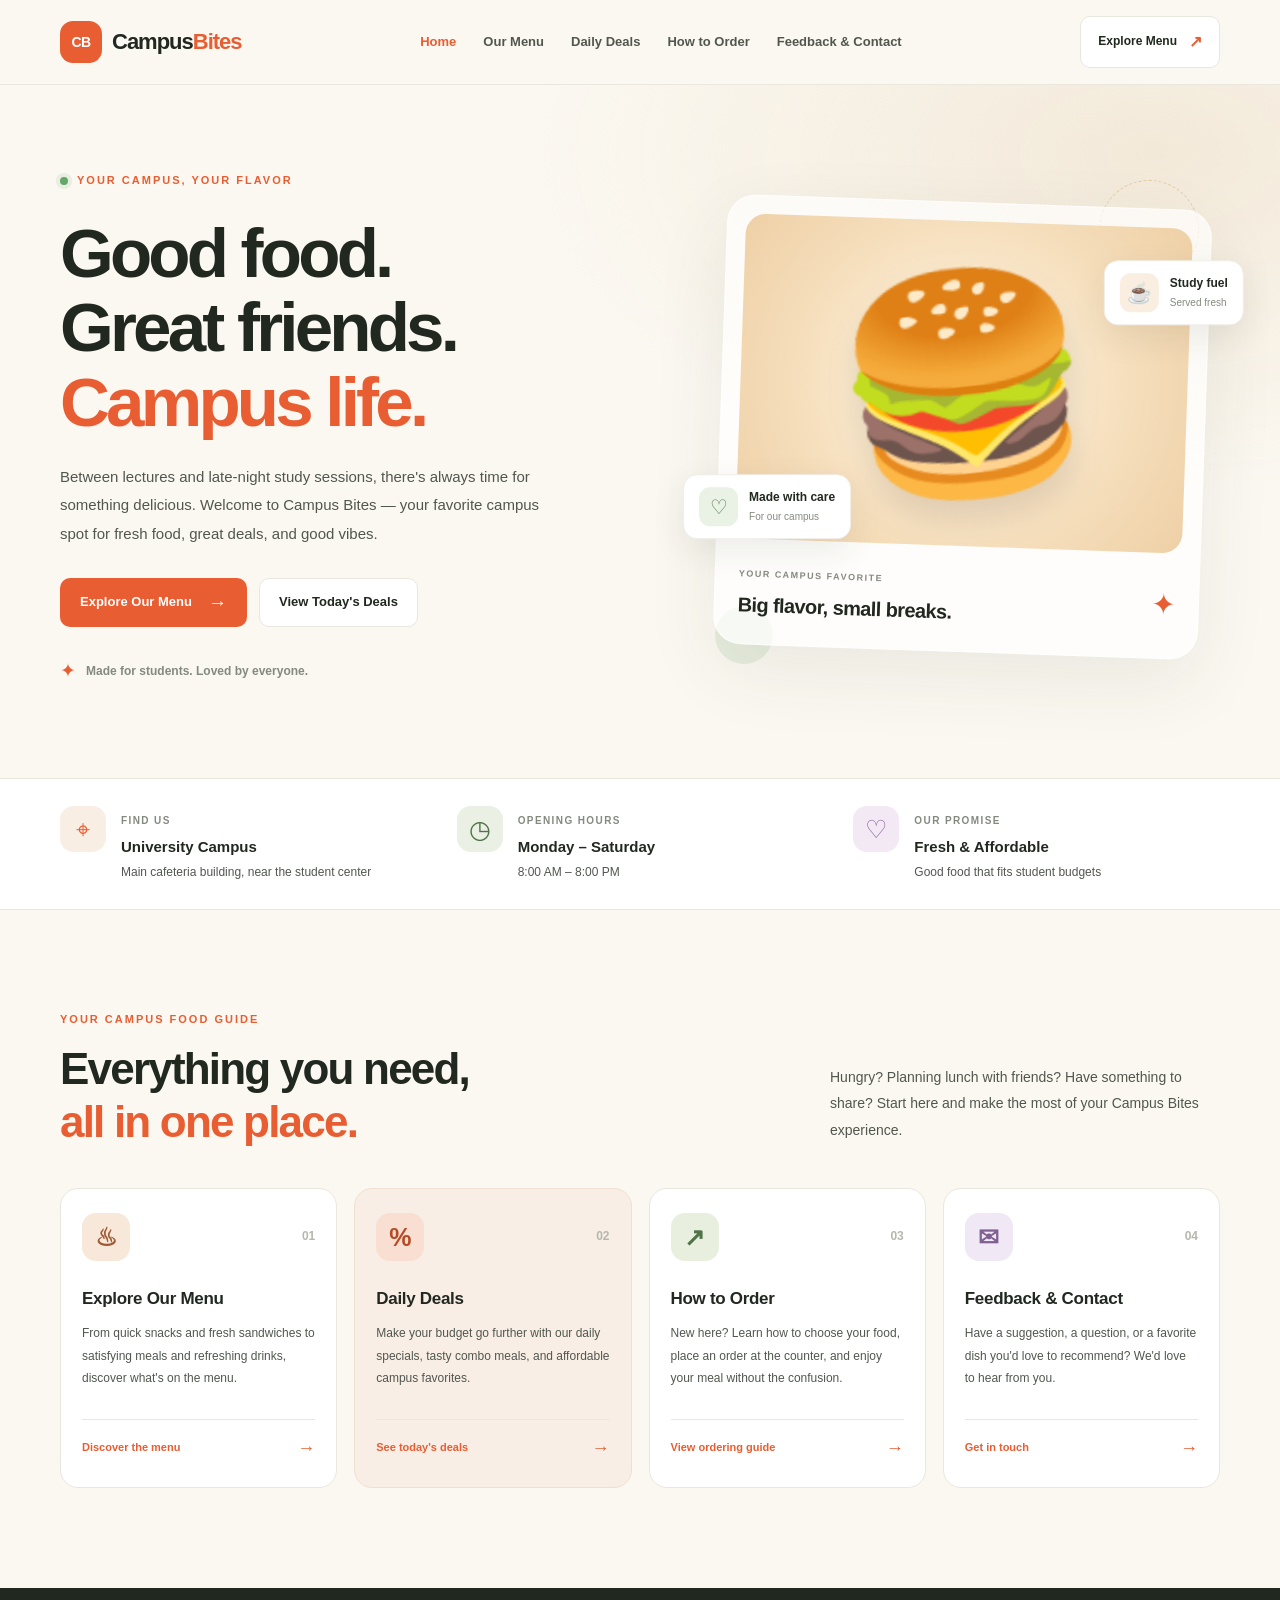
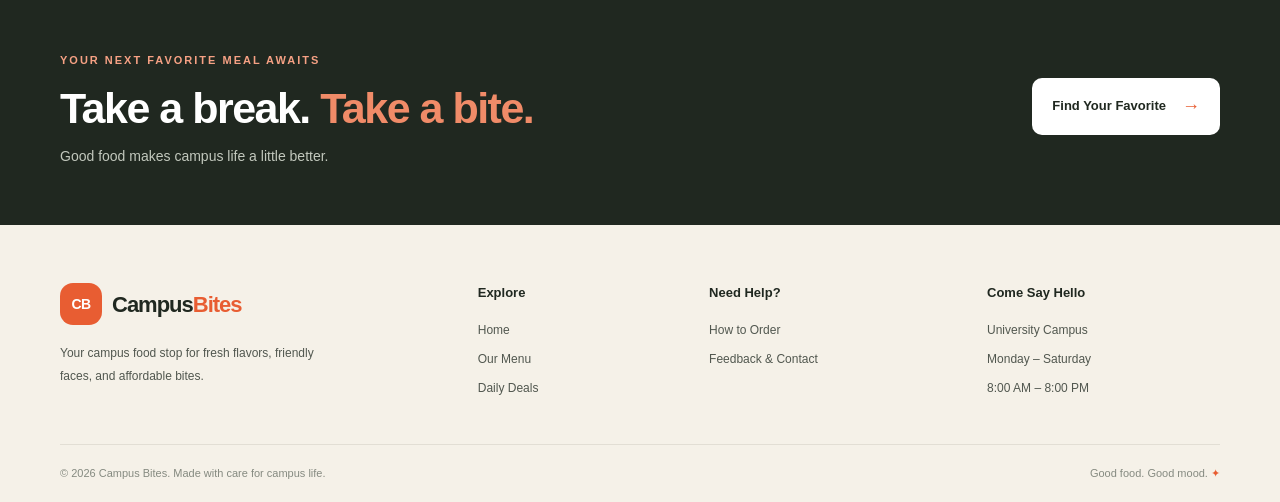
==== src/index.html @ a4e2e886 "Added index.html and css for index page closes #4" ====
<!DOCTYPE html>
<html lang="en">
<head>
    <meta charset="UTF-8">
    <meta name="viewport" content="width=device-width, initial-scale=1.0">
    <meta name="description" content="Welcome to Campus Bites, your favorite university cafeteria. Explore our menu, daily deals, ordering guide, and contact information.">
    <title>Campus Bites | Your Campus, Your Flavor</title>
    <link rel="stylesheet" href="../styles/style.css">
</head>
<body>

    <!-- Header and Navigation -->
    <header class="site-header">
        <div class="container navbar">
            <a href="index.html" class="logo">
                <span class="logo-icon">CB</span>
                <span>Campus<span class="logo-accent">Bites</span></span>
            </a>

            <nav aria-label="Main navigation">
                <ul class="nav-links">
                    <li><a href="index.html" class="active">Home</a></li>
                    <li><a href="menu.html">Our Menu</a></li>
                    <li><a href="deals.html">Daily Deals</a></li>
                    <li><a href="order.html">How to Order</a></li>
                    <li><a href="feedback.html">Feedback & Contact</a></li>
                </ul>
            </nav>

            <a href="menu.html" class="nav-cta">Explore Menu <span>↗</span></a>
        </div>
    </header>

    <main>
        <!-- Hero Section -->
        <section class="hero">
            <div class="container hero-grid">
                <div class="hero-content">
                    <span class="eyebrow">
                        <span class="status-dot"></span>
                        YOUR CAMPUS, YOUR FLAVOR
                    </span>

                    <h1>Good food.<br>
                        Great friends.<br>
                        <span>Campus life.</span>
                    </h1>

                    <p class="hero-description">
                        Between lectures and late-night study sessions,
                        there's always time for something delicious.
                        Welcome to Campus Bites — your favorite campus
                        spot for fresh food, great deals, and good vibes.
                    </p>

                    <div class="hero-actions">
                        <a href="menu.html" class="btn btn-primary">
                            Explore Our Menu <span>→</span>
                        </a>
                        <a href="deals.html" class="btn btn-secondary">
                            View Today's Deals
                        </a>
                    </div>

                    <div class="hero-note">
                        <span class="note-icon">✦</span>
                        <p>Made for students. Loved by everyone.</p>
                    </div>
                </div>

                <div class="hero-visual">
                    <div class="visual-card">
                        <div class="food-illustration" aria-hidden="true">
                            <span class="food-emoji">🍔</span>
                        </div>

                        <div class="visual-caption">
                            <div>
                                <span class="caption-label">YOUR CAMPUS FAVORITE</span>
                                <h2>Big flavor, small breaks.</h2>
                            </div>
                            <span class="caption-star">✦</span>
                        </div>

                        <div class="floating-badge badge-top">
                            <span>☕</span>
                            <div>
                                <strong>Study fuel</strong>
                                <small>Served fresh</small>
                            </div>
                        </div>

                        <div class="floating-badge badge-bottom">
                            <span>♡</span>
                            <div>
                                <strong>Made with care</strong>
                                <small>For our campus</small>
                            </div>
                        </div>
                    </div>

                    <div class="decor decor-one"></div>
                    <div class="decor decor-two"></div>
                </div>
            </div>
        </section>

        <!-- Quick Information -->
        <section class="quick-info">
            <div class="container info-grid">
                <article class="info-item">
                    <div class="info-icon">⌖</div>
                    <div>
                        <span class="info-label">FIND US</span>
                        <h3>University Campus</h3>
                        <p>Main cafeteria building, near the student center</p>
                    </div>
                </article>

                <article class="info-item">
                    <div class="info-icon">◷</div>
                    <div>
                        <span class="info-label">OPENING HOURS</span>
                        <h3>Monday – Saturday</h3>
                        <p>8:00 AM – 8:00 PM</p>
                    </div>
                </article>

                <article class="info-item">
                    <div class="info-icon">♡</div>
                    <div>
                        <span class="info-label">OUR PROMISE</span>
                        <h3>Fresh & Affordable</h3>
                        <p>Good food that fits student budgets</p>
                    </div>
                </article>
            </div>
        </section>

        <!-- Explore Website -->
        <section class="explore-section">
            <div class="container">
                <div class="section-heading">
                    <div>
                        <span class="eyebrow">YOUR CAMPUS FOOD GUIDE</span>
                        <h2>Everything you need,<br>
                            <span>all in one place.</span>
                        </h2>
                    </div>
                    <p>
                        Hungry? Planning lunch with friends? Have something
                        to share? Start here and make the most of your
                        Campus Bites experience.
                    </p>
                </div>

                <div class="feature-grid">
                    <article class="feature-card">
                        <div class="feature-top">
                            <span class="feature-icon menu-icon">♨</span>
                            <span class="feature-number">01</span>
                        </div>
                        <h3>Explore Our Menu</h3>
                        <p>
                            From quick snacks and fresh sandwiches to
                            satisfying meals and refreshing drinks,
                            discover what's on the menu.
                        </p>
                        <a href="menu.html" class="feature-link">
                            Discover the menu <span>→</span>
                        </a>
                    </article>

                    <article class="feature-card highlighted">
                        <div class="feature-top">
                            <span class="feature-icon deals-icon">%</span>
                            <span class="feature-number">02</span>
                        </div>
                        <h3>Daily Deals</h3>
                        <p>
                            Make your budget go further with our daily
                            specials, tasty combo meals, and affordable
                            campus favorites.
                        </p>
                        <a href="deals.html" class="feature-link">
                            See today's deals <span>→</span>
                        </a>
                    </article>

                    <article class="feature-card">
                        <div class="feature-top">
                            <span class="feature-icon order-icon">↗</span>
                            <span class="feature-number">03</span>
                        </div>
                        <h3>How to Order</h3>
                        <p>
                            New here? Learn how to choose your food,
                            place an order at the counter, and enjoy
                            your meal without the confusion.
                        </p>
                        <a href="order.html" class="feature-link">
                            View ordering guide <span>→</span>
                        </a>
                    </article>

                    <article class="feature-card">
                        <div class="feature-top">
                            <span class="feature-icon feedback-icon">✉</span>
                            <span class="feature-number">04</span>
                        </div>
                        <h3>Feedback & Contact</h3>
                        <p>
                            Have a suggestion, a question, or a favorite
                            dish you'd love to recommend? We'd love to
                            hear from you.
                        </p>
                        <a href="feedback.html" class="feature-link">
                            Get in touch <span>→</span>
                        </a>
                    </article>
                </div>
            </div>
        </section>

        <!-- Closing Call to Action -->
        <section class="cta-section">
            <div class="container cta-content">
                <div>
                    <span class="eyebrow">YOUR NEXT FAVORITE MEAL AWAITS</span>
                    <h2>Take a break. <span>Take a bite.</span></h2>
                    <p>Good food makes campus life a little better.</p>
                </div>
                <a href="menu.html" class="btn btn-light">
                    Find Your Favorite <span>→</span>
                </a>
            </div>
        </section>
    </main>

    <!-- Footer -->
    <footer class="site-footer">
        <div class="container footer-main">
            <div class="footer-brand">
                <a href="index.html" class="logo footer-logo">
                    <span class="logo-icon">CB</span>
                    <span>Campus<span class="logo-accent">Bites</span></span>
                </a>
                <p>
                    Your campus food stop for fresh flavors,
                    friendly faces, and affordable bites.
                </p>
            </div>

            <div class="footer-links">
                <h3>Explore</h3>
                <a href="index.html">Home</a>
                <a href="menu.html">Our Menu</a>
                <a href="deals.html">Daily Deals</a>
            </div>

            <div class="footer-links">
                <h3>Need Help?</h3>
                <a href="order.html">How to Order</a>
                <a href="feedback.html">Feedback & Contact</a>
            </div>

            <div class="footer-hours">
                <h3>Come Say Hello</h3>
                <p>University Campus</p>
                <p>Monday – Saturday</p>
                <p>8:00 AM – 8:00 PM</p>
            </div>
        </div>

        <div class="container footer-bottom">
            <p>© 2026 Campus Bites. Made with care for campus life.</p>
            <p>Good food. Good mood. <span>✦</span></p>
        </div>
    </footer>

</body>
</html>
---- styles/style.css ----
/* =========================================
   CAMPUS BITES - SHARED STYLESHEET
   ========================================= */

/* 1. Reset and Global Styles */

:root {
    --primary: #e85d32;
    --primary-dark: #c94620;
    --dark: #202820;
    --text: #51574f;
    --muted: #858a80;
    --cream: #fbf8f1;
    --white: #ffffff;
    --green: #e8eee0;
    --border: #e9e7de;
    --radius: 18px;
    --container: 1160px;
}

* {
    margin: 0;
    padding: 0;
    box-sizing: border-box;
}

html {
    scroll-behavior: smooth;
}

body {
    font-family: "Segoe UI", Arial, sans-serif;
    background: var(--cream);
    color: var(--dark);
    line-height: 1.6;
    -webkit-font-smoothing: antialiased;
}

a {
    color: inherit;
    text-decoration: none;
}

ul {
    list-style: none;
}

button,
a {
    -webkit-tap-highlight-color: transparent;
}

a:focus-visible {
    outline: 3px solid var(--primary);
    outline-offset: 4px;
}

.container {
    width: min(var(--container), calc(100% - 48px));
    margin-inline: auto;
}

.logo {
    display: inline-flex;
    align-items: center;
    gap: 10px;
    font-size: 22px;
    font-weight: 800;
    letter-spacing: -1px;
    white-space: nowrap;
}

.logo-icon {
    display: grid;
    place-items: center;
    width: 42px;
    height: 42px;
    background: var(--primary);
    color: var(--white);
    border-radius: 13px;
    font-size: 14px;
    letter-spacing: -0.5px;
}

.logo-accent {
    color: var(--primary);
}

.eyebrow {
    display: inline-flex;
    align-items: center;
    gap: 9px;
    color: var(--primary);
    font-size: 11px;
    font-weight: 800;
    letter-spacing: 2px;
}

.status-dot {
    width: 8px;
    height: 8px;
    background: #65a66b;
    border-radius: 50%;
    box-shadow: 0 0 0 4px #65a66b20;
}

/* 2. Header and Navigation */

.site-header {
    position: relative;
    z-index: 5;
    background: var(--cream);
    border-bottom: 1px solid var(--border);
}

.navbar {
    min-height: 84px;
    display: flex;
    align-items: center;
    justify-content: space-between;
    gap: 24px;
}

.nav-links {
    display: flex;
    align-items: center;
    justify-content: center;
    gap: 27px;
}

.nav-links a {
    display: inline-block;
    padding: 10px 0;
    color: var(--text);
    font-size: 13px;
    font-weight: 600;
    transition: color 0.2s ease;
}

.nav-links a:hover,
.nav-links a.active {
    color: var(--primary);
}

.nav-cta {
    display: inline-flex;
    align-items: center;
    gap: 12px;
    padding: 12px 17px;
    border: 1px solid var(--border);
    border-radius: 10px;
    background: var(--white);
    font-size: 12px;
    font-weight: 700;
    white-space: nowrap;
    transition: 0.2s ease;
}

.nav-cta span {
    color: var(--primary);
    font-size: 16px;
}

.nav-cta:hover {
    border-color: var(--primary);
    transform: translateY(-2px);
}

/* 3. Hero Section */

.hero {
    overflow: hidden;
    padding: 82px 0 92px;
    background:
        radial-gradient(ellipse at 90% 10%, #f3e9d9 0, transparent 38%),
        var(--cream);
}

.hero-grid {
    display: grid;
    grid-template-columns: 1.05fr 0.95fr;
    align-items: center;
    gap: 75px;
}

.hero-content h1 {
    margin-top: 23px;
    font-size: clamp(48px, 5.4vw, 72px);
    font-weight: 850;
    line-height: 1.08;
    letter-spacing: -3.8px;
}

.hero-content h1 span {
    color: var(--primary);
}

.hero-description {
    max-width: 480px;
    margin-top: 23px;
    color: var(--text);
    font-size: 15px;
    line-height: 1.9;
}

.hero-actions {
    display: flex;
    flex-wrap: wrap;
    gap: 12px;
    margin-top: 30px;
}

.btn {
    min-height: 49px;
    display: inline-flex;
    align-items: center;
    justify-content: center;
    gap: 16px;
    padding: 13px 19px;
    border: 1px solid transparent;
    border-radius: 10px;
    font-size: 13px;
    font-weight: 700;
    transition:
        background 0.2s ease,
        color 0.2s ease,
        transform 0.2s ease;
}

.btn:hover {
    transform: translateY(-3px);
}

.btn-primary {
    color: var(--white);
    background: var(--primary);
}

.btn-primary:hover {
    background: var(--primary-dark);
}

.btn-primary span {
    font-size: 19px;
    line-height: 1;
}

.btn-secondary {
    color: var(--dark);
    border-color: var(--border);
    background: var(--white);
}

.btn-secondary:hover {
    border-color: var(--primary);
    color: var(--primary);
}

.hero-note {
    display: flex;
    align-items: center;
    gap: 10px;
    margin-top: 29px;
}

.note-icon {
    color: var(--primary);
    font-size: 19px;
}

.hero-note p {
    color: var(--muted);
    font-size: 12px;
    font-weight: 600;
}

/* 4. Hero Food Visual */

.hero-visual {
    position: relative;
    min-width: 0;
    padding: 22px 15px;
}

.visual-card {
    position: relative;
    z-index: 1;
    overflow: visible;
    padding: 18px;
    border: 1px solid #ffffffb0;
    border-radius: 28px;
    background: #ffffffad;
    box-shadow: 0 25px 75px #343a2415;
    transform: rotate(2deg);
}

.food-illustration {
    min-height: 325px;
    display: grid;
    place-items: center;
    overflow: hidden;
    border-radius: 20px;
    background:
        radial-gradient(circle at 50% 50%, #fff8e8 0, #f6dfbd 58%, #eed0a6 100%);
}

.food-emoji {
    display: block;
    font-size: clamp(140px, 17vw, 210px);
    line-height: 1.2;
    filter: drop-shadow(0 20px 15px #543b3025);
    transform: rotate(-8deg);
    transition: transform 0.3s ease;
}

.visual-card:hover .food-emoji {
    transform: rotate(0deg) scale(1.06);
}

.visual-caption {
    display: flex;
    align-items: center;
    justify-content: space-between;
    gap: 12px;
    padding: 20px 5px 5px;
}

.caption-label {
    color: var(--muted);
    font-size: 9px;
    font-weight: 800;
    letter-spacing: 1.5px;
}

.visual-caption h2 {
    margin-top: 4px;
    font-size: 20px;
    letter-spacing: -0.6px;
}

.caption-star {
    color: var(--primary);
    font-size: 29px;
}

.floating-badge {
    position: absolute;
    z-index: 2;
    display: flex;
    align-items: center;
    gap: 11px;
    padding: 12px 15px;
    border: 1px solid #f0eee7;
    border-radius: 14px;
    background: var(--white);
    box-shadow: 0 12px 35px #282c2415;
    transform: rotate(-2deg);
}

.floating-badge > span {
    display: grid;
    place-items: center;
    width: 39px;
    height: 39px;
    border-radius: 11px;
    background: #f9eee0;
    font-size: 20px;
}

.floating-badge strong,
.floating-badge small {
    display: block;
}

.floating-badge strong {
    font-size: 12px;
}

.floating-badge small {
    margin-top: 2px;
    color: var(--muted);
    font-size: 10px;
}

.badge-top {
    top: 50px;
    right: -35px;
}

.badge-bottom {
    bottom: 105px;
    left: -35px;
}

.badge-bottom > span {
    background: #eaf1e5;
    color: #537e4d;
}

.decor {
    position: absolute;
    border-radius: 50%;
}

.decor-one {
    top: 0;
    right: 4%;
    width: 100px;
    height: 100px;
    border: 1px dashed #e3c9a5;
}

.decor-two {
    bottom: 2%;
    left: 2%;
    width: 58px;
    height: 58px;
    background: #e7eddd;
}

/* 5. Quick Information Strip */

.quick-info {
    padding: 27px 0;
    border-top: 1px solid var(--border);
    border-bottom: 1px solid var(--border);
    background: var(--white);
}

.info-grid {
    display: grid;
    grid-template-columns: repeat(3, 1fr);
    gap: 30px;
}

.info-item {
    display: flex;
    align-items: flex-start;
    gap: 15px;
}

.info-icon {
    flex-shrink: 0;
    display: grid;
    place-items: center;
    width: 46px;
    height: 46px;
    border-radius: 14px;
    background: #f9eee4;
    color: var(--primary);
    font-size: 25px;
}

.info-item:nth-child(2) .info-icon {
    background: #eaf0e4;
    color: #507348;
}

.info-item:nth-child(3) .info-icon {
    background: #f2e9f5;
    color: #9166a0;
}

.info-label {
    color: var(--muted);
    font-size: 10px;
    font-weight: 800;
    letter-spacing: 1.4px;
}

.info-item h3 {
    margin-top: 3px;
    font-size: 15px;
    font-weight: 750;
}

.info-item p {
    margin-top: 3px;
    color: var(--text);
    font-size: 12px;
    line-height: 1.7;
}

/* 6. Explore Cards Section */

.explore-section {
    padding: 95px 0 100px;
}

.section-heading {
    display: flex;
    align-items: flex-end;
    justify-content: space-between;
    gap: 40px;
    margin-bottom: 39px;
}

.section-heading h2 {
    margin-top: 12px;
    font-size: clamp(33px, 4vw, 44px);
    font-weight: 800;
    line-height: 1.2;
    letter-spacing: -1.8px;
}

.section-heading h2 span {
    color: var(--primary);
}

.section-heading > p {
    max-width: 390px;
    padding-bottom: 5px;
    color: var(--text);
    font-size: 14px;
    line-height: 1.9;
}

.feature-grid {
    display: grid;
    grid-template-columns: repeat(4, minmax(0, 1fr));
    gap: 17px;
}

.feature-card {
    display: flex;
    flex-direction: column;
    min-height: 300px;
    padding: 24px 21px;
    border: 1px solid var(--border);
    border-radius: var(--radius);
    background: var(--white);
    transition:
        transform 0.25s ease,
        box-shadow 0.25s ease,
        border-color 0.25s ease;
}

.feature-card:hover {
    transform: translateY(-6px);
    border-color: #edc3b3;
    box-shadow: 0 18px 35px #292c2110;
}

.feature-card.highlighted {
    background: #f8eee5;
    border-color: #f1dfd1;
}

.feature-top {
    display: flex;
    align-items: center;
    justify-content: space-between;
    margin-bottom: 24px;
}

.feature-icon {
    display: grid;
    place-items: center;
    width: 48px;
    height: 48px;
    border-radius: 14px;
    font-size: 25px;
    font-weight: 700;
}

.menu-icon {
    color: #a25a36;
    background: #f7e8d9;
}

.deals-icon {
    color: #b74a25;
    background: #f9dfd1;
}

.order-icon {
    color: #507348;
    background: #e8efdf;
}

.feedback-icon {
    color: #806092;
    background: #f0e8f4;
}

.feature-number {
    color: #b6b7ae;
    font-size: 12px;
    font-weight: 700;
}

.feature-card h3 {
    margin-bottom: 10px;
    font-size: 17px;
    font-weight: 800;
    letter-spacing: -0.3px;
}

.feature-card > p {
    margin-bottom: 24px;
    color: var(--text);
    font-size: 12px;
    line-height: 1.9;
}

.feature-link {
    display: inline-flex;
    align-items: center;
    justify-content: space-between;
    gap: 8px;
    margin-top: auto;
    padding-top: 14px;
    border-top: 1px solid var(--border);
    color: var(--primary);
    font-size: 11px;
    font-weight: 800;
}

.feature-link span {
    font-size: 18px;
    transition: transform 0.2s ease;
}

.feature-link:hover span {
    transform: translateX(4px);
}

/* 7. Bottom Call to Action */

.cta-section {
    padding: 58px 0;
    background: var(--dark);
    color: var(--white);
}

.cta-content {
    display: flex;
    align-items: center;
    justify-content: space-between;
    gap: 35px;
}

.cta-section .eyebrow {
    color: #f6a184;
}

.cta-section h2 {
    margin-top: 12px;
    font-size: clamp(30px, 4vw, 43px);
    line-height: 1.2;
    letter-spacing: -1.5px;
}

.cta-section h2 span {
    color: #f08b68;
}

.cta-section p {
    margin-top: 10px;
    color: #c2c8bd;
    font-size: 14px;
}

.btn-light {
    flex-shrink: 0;
    background: var(--white);
    color: var(--dark);
}

.btn-light:hover {
    background: #f8dfd3;
}

.btn-light span {
    color: var(--primary);
    font-size: 18px;
}

/* 8. Footer */

.site-footer {
    background: #f5f1e8;
}

.footer-main {
    display: grid;
    grid-template-columns: 1.6fr 0.8fr 1fr 1fr;
    gap: 45px;
    padding-top: 58px;
    padding-bottom: 45px;
}

.footer-brand > p {
    max-width: 260px;
    margin-top: 17px;
    color: var(--text);
    font-size: 12px;
    line-height: 1.9;
}

.footer-links,
.footer-hours {
    display: flex;
    flex-direction: column;
    align-items: flex-start;
    gap: 10px;
}

.footer-links h3,
.footer-hours h3 {
    margin-bottom: 7px;
    font-size: 13px;
    font-weight: 800;
}

.footer-links a,
.footer-hours p {
    color: var(--text);
    font-size: 12px;
    transition: color 0.2s ease;
}

.footer-links a:hover {
    color: var(--primary);
}

.footer-bottom {
    display: flex;
    align-items: center;
    justify-content: space-between;
    gap: 20px;
    padding-top: 20px;
    padding-bottom: 20px;
    border-top: 1px solid #e2ded4;
}

.footer-bottom p {
    color: var(--muted);
    font-size: 11px;
}

.footer-bottom p span {
    color: var(--primary);
}

/* 9. Responsive Design */

@media (max-width: 1100px) {
    .navbar {
        flex-wrap: wrap;
        padding-top: 15px;
        padding-bottom: 15px;
    }

    .nav-links {
        gap: 17px;
    }

    .nav-links a {
        font-size: 12px;
    }

    .hero-grid {
        gap: 40px;
    }

    .feature-grid {
        grid-template-columns: repeat(2, minmax(0, 1fr));
    }

    .feature-card {
        min-height: 270px;
    }
}

@media (max-width: 760px) {
    .container {
        width: min(100% - 32px, var(--container));
    }

    .navbar {
        justify-content: space-between;
        gap: 15px;
    }

    .navbar nav {
        order: 3;
        width: 100%;
        overflow-x: auto;
        scrollbar-width: thin;
    }

    .nav-links {
        justify-content: flex-start;
        gap: 22px;
        width: max-content;
    }

    .nav-links a {
        white-space: nowrap;
    }

    .nav-cta {
        padding: 10px 12px;
        font-size: 11px;
    }

    .hero {
        padding: 55px 0 65px;
    }

    .hero-grid {
        grid-template-columns: 1fr;
        gap: 38px;
    }

    .hero-content h1 {
        font-size: clamp(47px, 10vw, 65px);
        letter-spacing: -2.8px;
    }

    .hero-description {
        font-size: 14px;
    }

    .hero-visual {
        width: min(100%, 480px);
        margin-inline: auto;
    }

    .food-illustration {
        min-height: 270px;
    }

    .food-emoji {
        font-size: 165px;
    }

    .badge-top {
        right: -8px;
    }

    .badge-bottom {
        left: -8px;
    }

    .info-grid {
        grid-template-columns: 1fr;
        gap: 25px;
    }

    .explore-section {
        padding: 65px 0;
    }

    .section-heading {
        align-items: flex-start;
        flex-direction: column;
        gap: 15px;
    }

    .section-heading > p {
        max-width: 520px;
    }

    .cta-content {
        align-items: flex-start;
        flex-direction: column;
    }

    .footer-main {
        grid-template-columns: repeat(2, minmax(0, 1fr));
        gap: 35px 25px;
    }
}

@media (max-width: 460px) {
    .logo {
        gap: 7px;
        font-size: 19px;
    }

    .logo-icon {
        width: 36px;
        height: 36px;
        border-radius: 10px;
    }

    .nav-cta {
        gap: 6px;
        padding: 9px;
    }

    .hero-content h1 {
        font-size: 46px;
    }

    .hero-actions {
        align-items: stretch;
        flex-direction: column;
    }

    .btn {
        width: 100%;
    }

    .hero-visual {
        padding: 20px 6px;
    }

    .food-illustration {
        min-height: 225px;
    }

    .food-emoji {
        font-size: 135px;
    }

    .visual-caption h2 {
        font-size: 17px;
    }

    .floating-badge {
        gap: 8px;
        padding: 9px 10px;
    }

    .floating-badge > span {
        width: 32px;
        height: 32px;
        font-size: 17px;
    }

    .badge-top {
        top: 38px;
        right: -2px;
    }

    .badge-bottom {
        bottom: 94px;
        left: -2px;
    }

    .feature-grid {
        grid-template-columns: 1fr;
    }

    .feature-card {
        min-height: 255px;
        padding: 23px;
    }

    .footer-main {
        grid-template-columns: 1fr;
        gap: 30px;
    }

    .footer-bottom {
        align-items: flex-start;
        flex-direction: column;
        gap: 8px;
    }
}

/* 10. Reduced Motion Accessibility */

@media (prefers-reduced-motion: reduce) {
    *,
    *::before,
    *::after {
        scroll-behavior: auto !important;
        animation-duration: 0.01ms !important;
        animation-iteration-count: 1 !important;
        transition-duration: 0.01ms !important;
    }
}
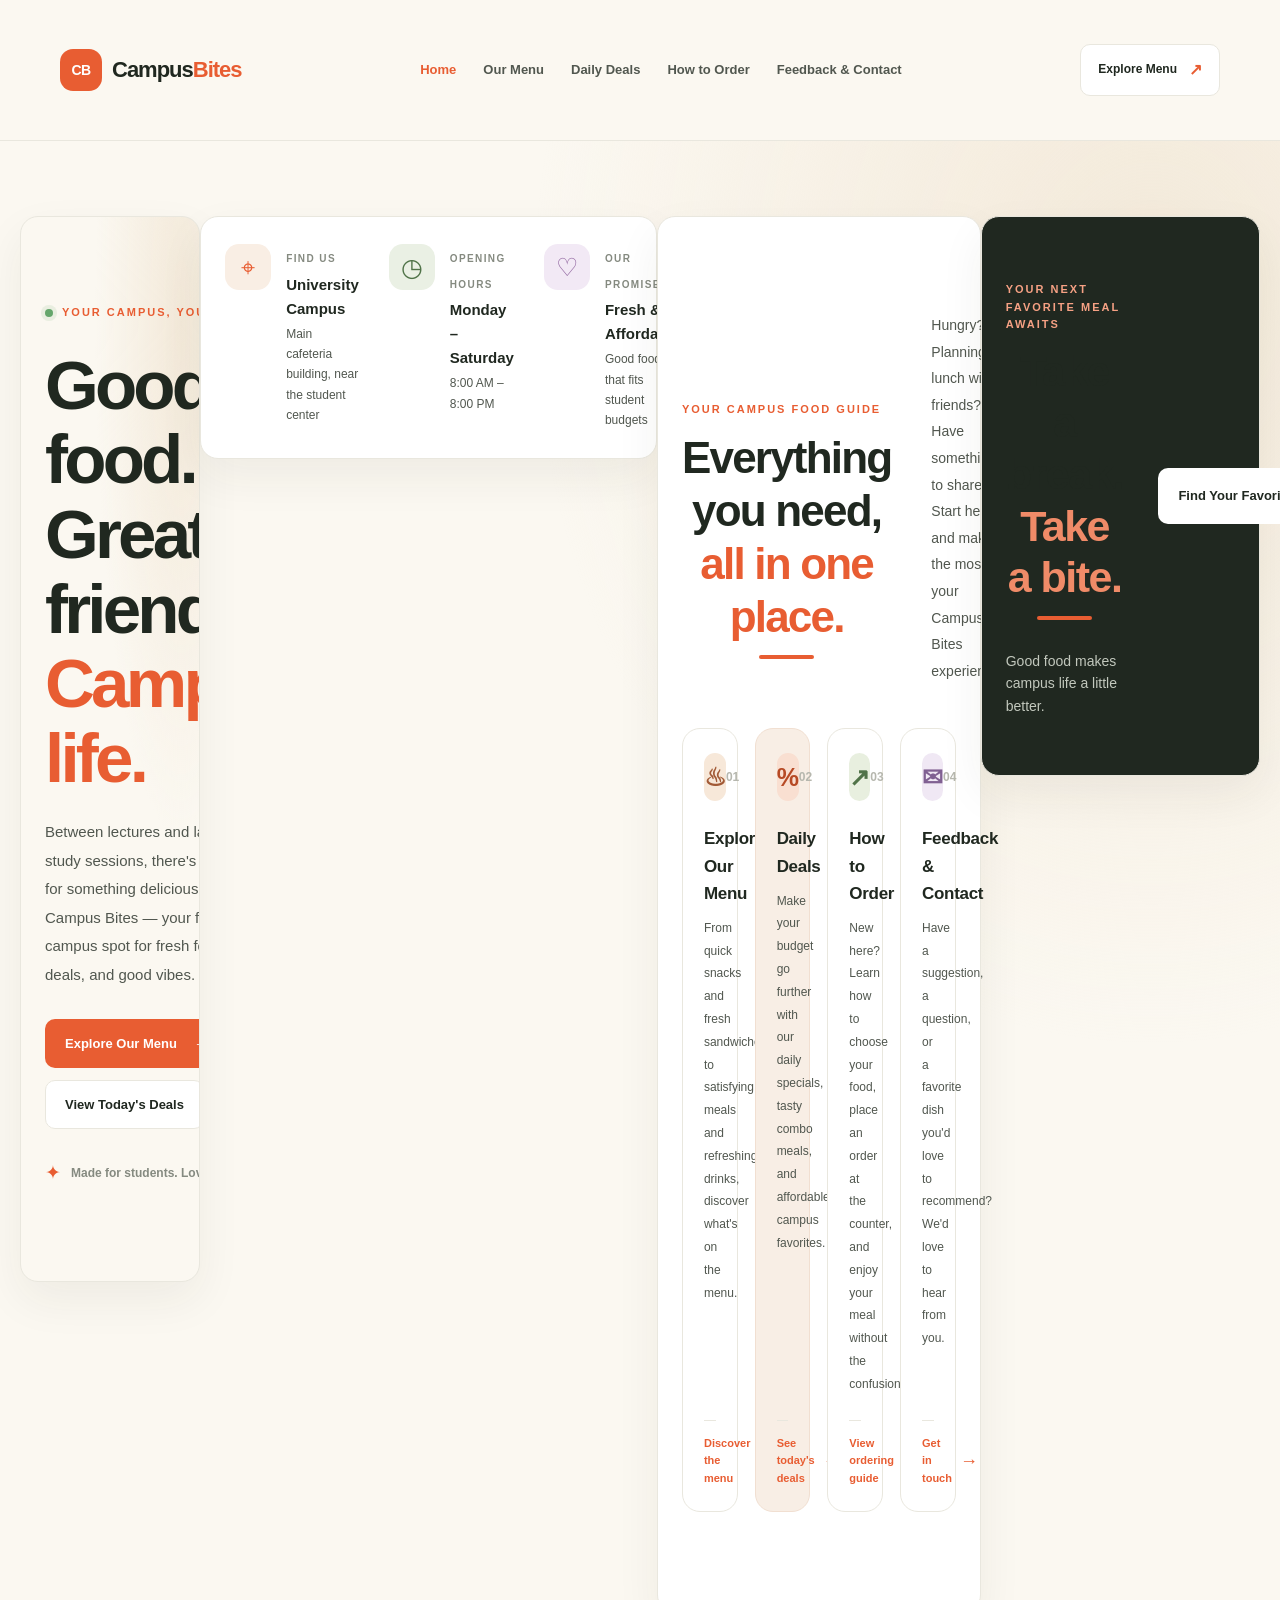
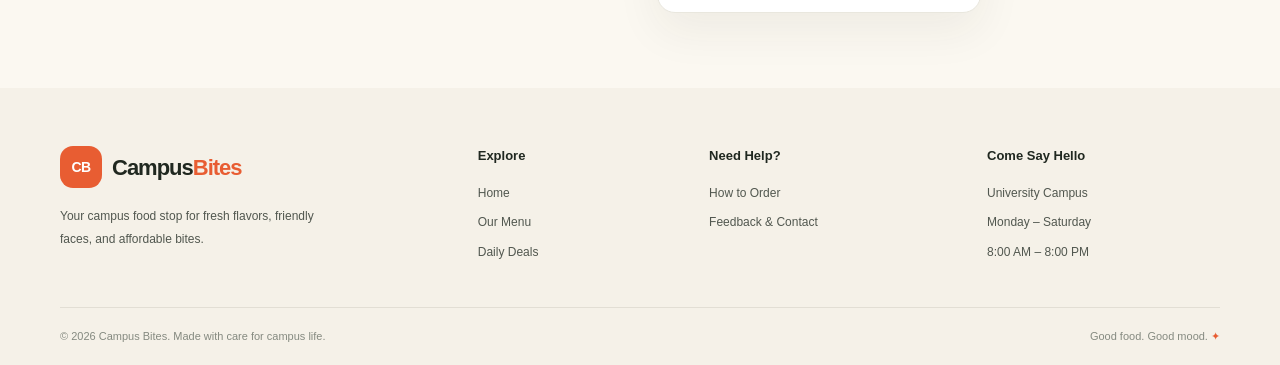
==== commit 3e341b13: "add styles in styles/style.css and feedback.html in src closes #7" ====
--- a/src/index.html
+++ b/src/index.html
@@ -6,7 +6,7 @@
     <meta name="viewport" content="width=device-width, initial-scale=1.0">
     <meta name="description" content="Welcome to Campus Bites, your favorite university cafeteria. Explore our menu, daily deals, ordering guide, and contact information.">
     <title>Campus Bites | Your Campus, Your Flavor</title>
-    <link rel="stylesheet" href="../styles/style.css">
+    <link rel="stylesheet" href="/styles/style.css">
 </head>
 <body>
 
--- a/styles/style.css
+++ b/styles/style.css
@@ -975,3 +975,177 @@
         transition-duration: 0.01ms !important;
     }
 }
+
+
+/* =========================================
+   11. Feedback & Contact Form
+   ========================================= */
+
+main {
+    min-height: 75vh;
+    padding: 75px 20px;
+    display: flex;
+    justify-content: center;
+    align-items: flex-start;
+    background:
+        radial-gradient(ellipse at 90% 10%, #f3e9d9 0, transparent 38%),
+        var(--cream);
+}
+
+/* Page Header */
+
+body > header {
+    padding: 28px 20px;
+    text-align: center;
+    background: var(--white);
+    border-bottom: 1px solid var(--border);
+}
+
+body > header h1 {
+    color: var(--dark);
+    font-size: clamp(25px, 4vw, 36px);
+    font-weight: 800;
+    letter-spacing: -1px;
+}
+
+/* Form Section */
+
+main section {
+    width: 100%;
+    max-width: 620px;
+    padding: 40px;
+    border: 1px solid var(--border);
+    border-radius: var(--radius);
+    background: var(--white);
+    box-shadow: 0 18px 45px #292c2110;
+}
+
+/* Form Heading */
+
+main section h2 {
+    margin-bottom: 30px;
+    color: var(--dark);
+    font-size: 30px;
+    font-weight: 800;
+    letter-spacing: -1px;
+    text-align: center;
+}
+
+main section h2::after {
+    content: "";
+    display: block;
+    width: 55px;
+    height: 4px;
+    margin: 12px auto 0;
+    border-radius: 10px;
+    background: var(--primary);
+}
+
+/* Form Fields */
+
+form > div {
+    margin-bottom: 20px;
+}
+
+form label {
+    display: inline-block;
+    margin-bottom: 8px;
+    color: var(--dark);
+    font-size: 13px;
+    font-weight: 700;
+}
+
+form input,
+form textarea {
+    width: 100%;
+    padding: 13px 15px;
+    border: 1px solid var(--border);
+    border-radius: 10px;
+    outline: none;
+    background: var(--cream);
+    color: var(--dark);
+    font-family: inherit;
+    font-size: 14px;
+    transition: 0.25s ease;
+}
+
+form input {
+    min-height: 48px;
+}
+
+form textarea {
+    min-height: 140px;
+    resize: vertical;
+}
+
+/* Input Focus Effect */
+
+form input:focus,
+form textarea:focus {
+    border-color: var(--primary);
+    background: var(--white);
+    box-shadow: 0 0 0 3px #e85d3220;
+}
+
+/* Submit Button */
+
+form button {
+    width: 100%;
+    min-height: 50px;
+    margin-top: 5px;
+    padding: 13px 20px;
+    border: none;
+    border-radius: 10px;
+    background: var(--primary);
+    color: var(--white);
+    font-family: inherit;
+    font-size: 14px;
+    font-weight: 800;
+    cursor: pointer;
+    transition: 0.25s ease;
+}
+
+form button:hover {
+    background: var(--primary-dark);
+    transform: translateY(-3px);
+    box-shadow: 0 8px 20px #e85d3230;
+}
+
+form button:active {
+    transform: translateY(0);
+}
+
+form button:focus-visible {
+    outline: 3px solid var(--primary);
+    outline-offset: 4px;
+}
+
+/* Responsive Design */
+
+@media (max-width: 600px) {
+    main {
+        padding: 45px 16px;
+    }
+
+    main section {
+        padding: 28px 20px;
+    }
+
+    main section h2 {
+        font-size: 25px;
+    }
+
+    body > header h1 {
+        font-size: 24px;
+    }
+}
+
+@media (max-width: 380px) {
+    main section {
+        padding: 23px 16px;
+    }
+
+    main section h2 {
+        font-size: 22px;
+    }
+}
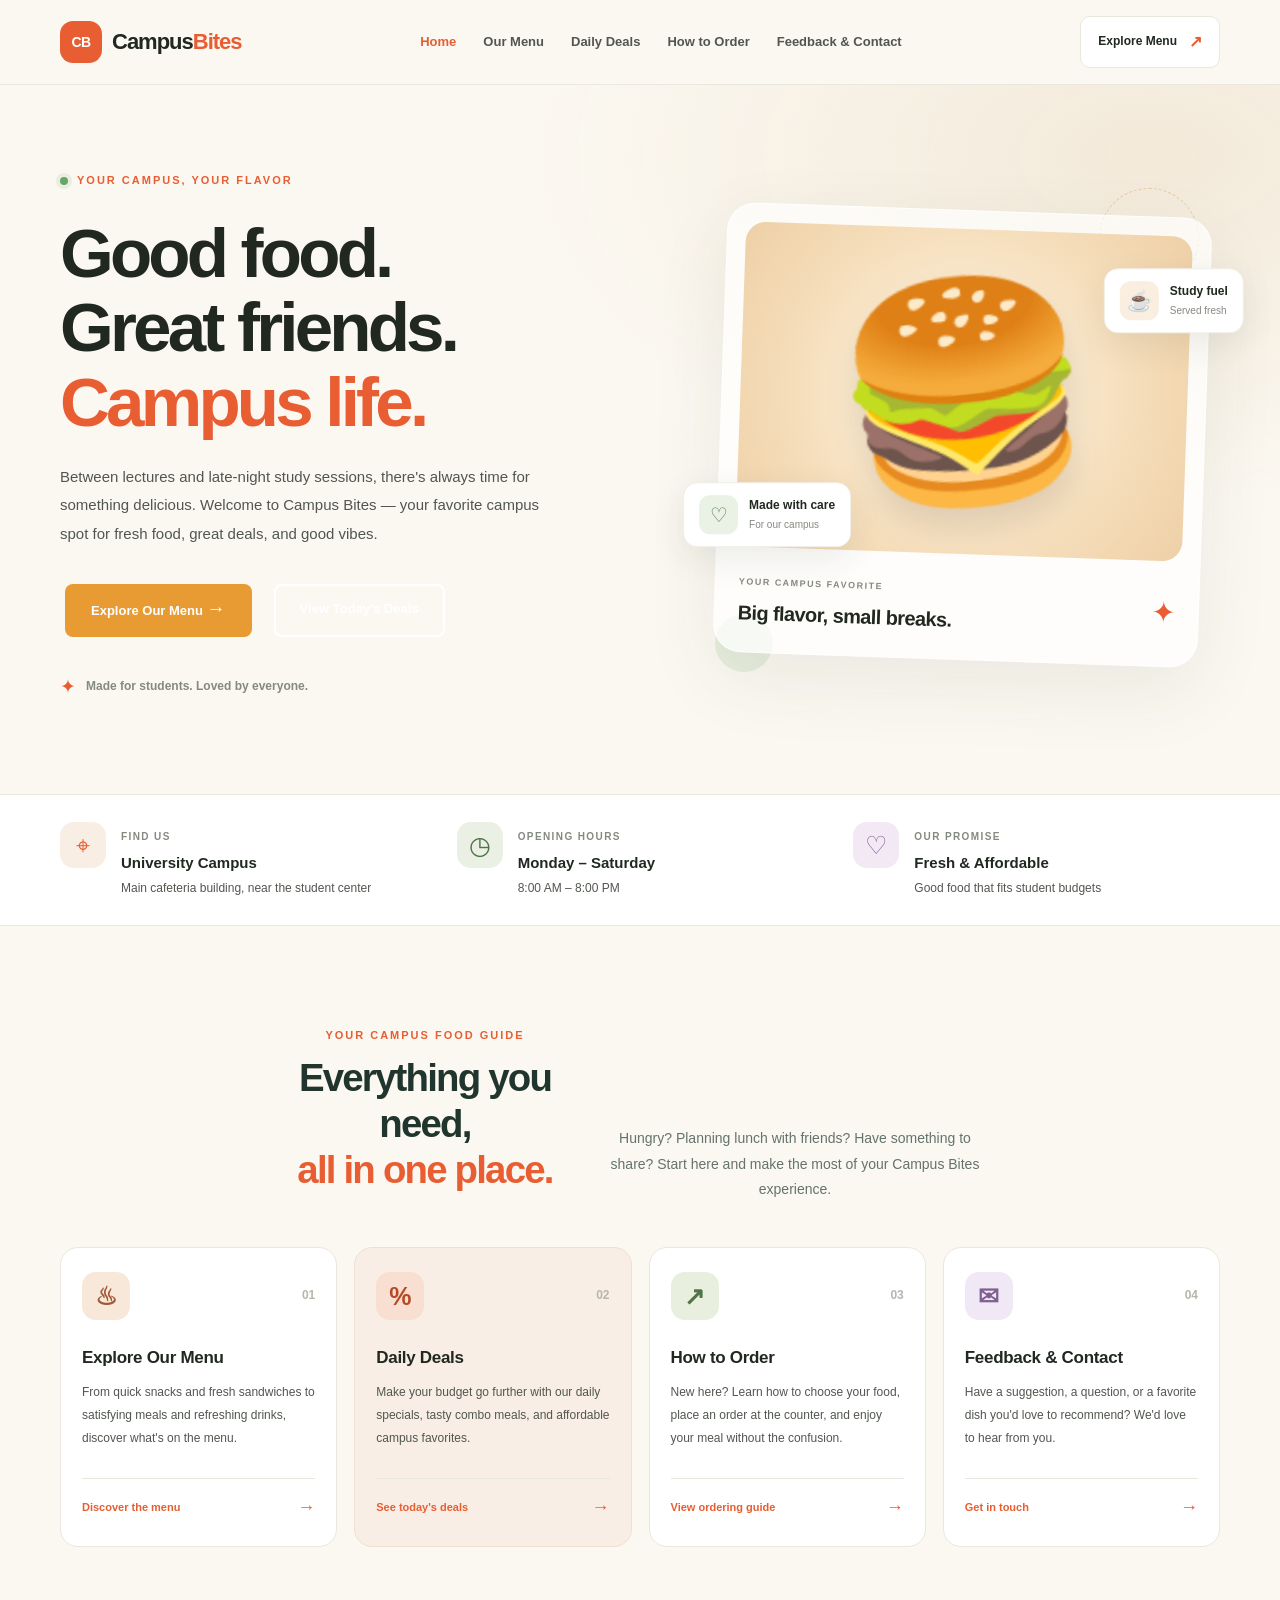
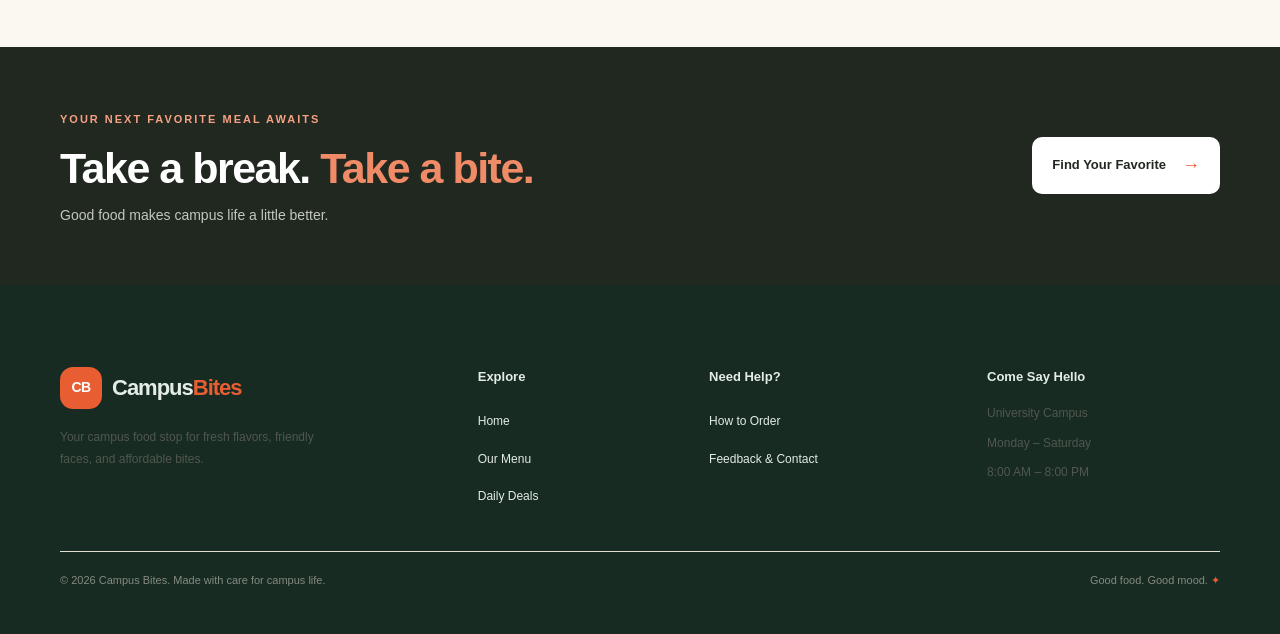
==== commit 907357ae: "Merge remote-tracking branch 'origin/develop' into feat/orders closes #3" ====
--- a/src/index.html
+++ b/src/index.html
@@ -6,7 +6,7 @@
     <meta name="viewport" content="width=device-width, initial-scale=1.0">
     <meta name="description" content="Welcome to Campus Bites, your favorite university cafeteria. Explore our menu, daily deals, ordering guide, and contact information.">
     <title>Campus Bites | Your Campus, Your Flavor</title>
-    <link rel="stylesheet" href="/styles/style.css">
+    <link rel="stylesheet" href="../styles/style.css">
 </head>
 <body>
 
--- a/styles/style.css
+++ b/styles/style.css
@@ -1,1151 +1,2698 @@
-
 /* =========================================
    CAMPUS BITES - SHARED STYLESHEET
    ========================================= */
 
 /* 1. Reset and Global Styles */
 
+
+
 :root {
+
     --primary: #e85d32;
+
     --primary-dark: #c94620;
+
     --dark: #202820;
+
     --text: #51574f;
+
     --muted: #858a80;
+
     --cream: #fbf8f1;
+
     --white: #ffffff;
+
     --green: #e8eee0;
+
     --border: #e9e7de;
+
     --radius: 18px;
+
     --container: 1160px;
-}
+
+}
+
+
 
 * {
+
     margin: 0;
+
     padding: 0;
+
     box-sizing: border-box;
-}
+
+}
+
+
 
 html {
+
     scroll-behavior: smooth;
-}
+
+}
+
+
 
 body {
+
     font-family: "Segoe UI", Arial, sans-serif;
+
     background: var(--cream);
+
     color: var(--dark);
+
     line-height: 1.6;
+
     -webkit-font-smoothing: antialiased;
-}
+
+}
+
+
 
 a {
+
     color: inherit;
+
     text-decoration: none;
-}
+
+}
+
+
 
 ul {
+
     list-style: none;
-}
+
+}
+
+
 
 button,
+
 a {
+
     -webkit-tap-highlight-color: transparent;
-}
+
+}
+
+
 
 a:focus-visible {
+
     outline: 3px solid var(--primary);
+
     outline-offset: 4px;
-}
+
+}
+
+
 
 .container {
+
     width: min(var(--container), calc(100% - 48px));
+
     margin-inline: auto;
-}
+
+}
+
+
 
 .logo {
+
     display: inline-flex;
+
     align-items: center;
+
     gap: 10px;
+
     font-size: 22px;
+
     font-weight: 800;
+
     letter-spacing: -1px;
+
     white-space: nowrap;
-}
+
+}
+
+
 
 .logo-icon {
+
     display: grid;
+
     place-items: center;
+
     width: 42px;
+
     height: 42px;
+
     background: var(--primary);
+
     color: var(--white);
+
     border-radius: 13px;
+
     font-size: 14px;
+
     letter-spacing: -0.5px;
-}
+
+}
+
+
 
 .logo-accent {
+
     color: var(--primary);
-}
+
+}
+
+
 
 .eyebrow {
+
     display: inline-flex;
+
     align-items: center;
+
     gap: 9px;
+
     color: var(--primary);
+
     font-size: 11px;
+
     font-weight: 800;
+
     letter-spacing: 2px;
-}
+
+}
+
+
 
 .status-dot {
+
     width: 8px;
+
     height: 8px;
+
     background: #65a66b;
+
     border-radius: 50%;
+
     box-shadow: 0 0 0 4px #65a66b20;
-}
+
+}
+
+
 
 /* 2. Header and Navigation */
 
+
+
 .site-header {
+
     position: relative;
+
     z-index: 5;
+
     background: var(--cream);
+
     border-bottom: 1px solid var(--border);
-}
+
+}
+
+
 
 .navbar {
+
     min-height: 84px;
+
     display: flex;
+
     align-items: center;
+
     justify-content: space-between;
+
     gap: 24px;
-}
+
+}
+
+
 
 .nav-links {
+
     display: flex;
+
     align-items: center;
+
     justify-content: center;
+
     gap: 27px;
-}
+
+}
+
+
 
 .nav-links a {
+
     display: inline-block;
+
     padding: 10px 0;
+
     color: var(--text);
+
     font-size: 13px;
+
     font-weight: 600;
+
     transition: color 0.2s ease;
-}
+
+}
+
+
 
 .nav-links a:hover,
+
 .nav-links a.active {
+
     color: var(--primary);
-}
+
+}
+
+
 
 .nav-cta {
+
     display: inline-flex;
+
     align-items: center;
+
     gap: 12px;
+
     padding: 12px 17px;
+
     border: 1px solid var(--border);
+
     border-radius: 10px;
+
     background: var(--white);
+
     font-size: 12px;
+
     font-weight: 700;
+
     white-space: nowrap;
+
     transition: 0.2s ease;
-}
+
+}
+
+
 
 .nav-cta span {
+
     color: var(--primary);
+
     font-size: 16px;
-}
+
+}
+
+
 
 .nav-cta:hover {
+
     border-color: var(--primary);
+
     transform: translateY(-2px);
-}
+
+}
+
+
 
 /* 3. Hero Section */
 
+
+
 .hero {
+
     overflow: hidden;
+
     padding: 82px 0 92px;
+
     background:
+
         radial-gradient(ellipse at 90% 10%, #f3e9d9 0, transparent 38%),
+
         var(--cream);
-}
+
+}
+
+
 
 .hero-grid {
+
     display: grid;
+
     grid-template-columns: 1.05fr 0.95fr;
+
     align-items: center;
+
     gap: 75px;
-}
+
+}
+
+
 
 .hero-content h1 {
+
     margin-top: 23px;
+
     font-size: clamp(48px, 5.4vw, 72px);
+
     font-weight: 850;
+
     line-height: 1.08;
+
     letter-spacing: -3.8px;
-}
+
+}
+
+
 
 .hero-content h1 span {
+
     color: var(--primary);
-}
+
+}
+
+
 
 .hero-description {
+
     max-width: 480px;
+
     margin-top: 23px;
+
     color: var(--text);
+
     font-size: 15px;
+
     line-height: 1.9;
-}
+
+}
+
+
 
 .hero-actions {
+
     display: flex;
+
     flex-wrap: wrap;
+
     gap: 12px;
+
     margin-top: 30px;
-}
+
+}
+
+
 
 .btn {
+
     min-height: 49px;
+
     display: inline-flex;
+
     align-items: center;
+
     justify-content: center;
+
     gap: 16px;
+
     padding: 13px 19px;
+
     border: 1px solid transparent;
+
     border-radius: 10px;
+
     font-size: 13px;
+
     font-weight: 700;
+
     transition:
+
         background 0.2s ease,
+
         color 0.2s ease,
+
         transform 0.2s ease;
-}
+
+}
+
+
 
 .btn:hover {
+
     transform: translateY(-3px);
-}
+
+}
+
+
 
 .btn-primary {
+
     color: var(--white);
+
     background: var(--primary);
-}
+
+}
+
+
 
 .btn-primary:hover {
+
     background: var(--primary-dark);
-}
+
+}
+
+
 
 .btn-primary span {
+
     font-size: 19px;
+
     line-height: 1;
-}
+
+}
+
+
 
 .btn-secondary {
+
     color: var(--dark);
+
     border-color: var(--border);
+
     background: var(--white);
-}
+
+}
+
+
 
 .btn-secondary:hover {
+
     border-color: var(--primary);
+
     color: var(--primary);
-}
+
+}
+
+
 
 .hero-note {
+
     display: flex;
+
     align-items: center;
+
     gap: 10px;
+
     margin-top: 29px;
-}
+
+}
+
+
 
 .note-icon {
+
     color: var(--primary);
+
     font-size: 19px;
-}
+
+}
+
+
 
 .hero-note p {
+
     color: var(--muted);
+
     font-size: 12px;
+
     font-weight: 600;
-}
+
+}
+
+
 
 /* 4. Hero Food Visual */
 
+
+
 .hero-visual {
+
     position: relative;
+
     min-width: 0;
+
     padding: 22px 15px;
-}
+
+}
+
+
 
 .visual-card {
+
     position: relative;
+
     z-index: 1;
+
     overflow: visible;
+
     padding: 18px;
+
     border: 1px solid #ffffffb0;
+
     border-radius: 28px;
+
     background: #ffffffad;
+
     box-shadow: 0 25px 75px #343a2415;
+
     transform: rotate(2deg);
-}
+
+}
+
+
 
 .food-illustration {
+
     min-height: 325px;
+
     display: grid;
+
     place-items: center;
+
     overflow: hidden;
+
     border-radius: 20px;
+
     background:
+
         radial-gradient(circle at 50% 50%, #fff8e8 0, #f6dfbd 58%, #eed0a6 100%);
-}
+
+}
+
+
 
 .food-emoji {
+
     display: block;
+
     font-size: clamp(140px, 17vw, 210px);
+
     line-height: 1.2;
+
     filter: drop-shadow(0 20px 15px #543b3025);
+
     transform: rotate(-8deg);
+
     transition: transform 0.3s ease;
-}
+
+}
+
+
 
 .visual-card:hover .food-emoji {
+
     transform: rotate(0deg) scale(1.06);
-}
+
+}
+
+
 
 .visual-caption {
+
     display: flex;
+
     align-items: center;
+
     justify-content: space-between;
+
     gap: 12px;
+
     padding: 20px 5px 5px;
-}
+
+}
+
+
 
 .caption-label {
+
     color: var(--muted);
+
     font-size: 9px;
+
     font-weight: 800;
+
     letter-spacing: 1.5px;
-}
+
+}
+
+
 
 .visual-caption h2 {
+
     margin-top: 4px;
+
     font-size: 20px;
+
     letter-spacing: -0.6px;
-}
+
+}
+
+
 
 .caption-star {
+
     color: var(--primary);
+
     font-size: 29px;
-}
+
+}
+
+
 
 .floating-badge {
+
     position: absolute;
+
     z-index: 2;
+
     display: flex;
+
     align-items: center;
+
     gap: 11px;
+
     padding: 12px 15px;
+
     border: 1px solid #f0eee7;
+
     border-radius: 14px;
+
     background: var(--white);
+
     box-shadow: 0 12px 35px #282c2415;
+
     transform: rotate(-2deg);
-}
+
+}
+
+
 
 .floating-badge > span {
+
     display: grid;
+
     place-items: center;
+
     width: 39px;
+
     height: 39px;
+
     border-radius: 11px;
+
     background: #f9eee0;
+
     font-size: 20px;
-}
+
+}
+
+
 
 .floating-badge strong,
+
 .floating-badge small {
+
     display: block;
-}
+
+}
+
+
 
 .floating-badge strong {
+
     font-size: 12px;
-}
+
+}
+
+
 
 .floating-badge small {
+
     margin-top: 2px;
+
     color: var(--muted);
+
     font-size: 10px;
-}
+
+}
+
+
 
 .badge-top {
+
     top: 50px;
+
     right: -35px;
-}
+
+}
+
+
 
 .badge-bottom {
+
     bottom: 105px;
+
     left: -35px;
-}
+
+}
+
+
 
 .badge-bottom > span {
+
     background: #eaf1e5;
+
     color: #537e4d;
-}
+
+}
+
+
 
 .decor {
+
     position: absolute;
+
     border-radius: 50%;
-}
+
+}
+
+
 
 .decor-one {
+
     top: 0;
+
     right: 4%;
+
     width: 100px;
+
     height: 100px;
+
     border: 1px dashed #e3c9a5;
-}
+
+}
+
+
 
 .decor-two {
+
     bottom: 2%;
+
     left: 2%;
+
     width: 58px;
+
     height: 58px;
+
     background: #e7eddd;
-}
+
+}
+
+
 
 /* 5. Quick Information Strip */
 
+
+
 .quick-info {
+
     padding: 27px 0;
+
     border-top: 1px solid var(--border);
+
     border-bottom: 1px solid var(--border);
+
     background: var(--white);
-}
+
+}
+
+
 
 .info-grid {
+
     display: grid;
+
     grid-template-columns: repeat(3, 1fr);
+
     gap: 30px;
-}
+
+}
+
+
 
 .info-item {
+
     display: flex;
+
     align-items: flex-start;
+
     gap: 15px;
-}
+
+}
+
+
 
 .info-icon {
+
     flex-shrink: 0;
+
     display: grid;
+
     place-items: center;
+
     width: 46px;
+
     height: 46px;
+
     border-radius: 14px;
+
     background: #f9eee4;
+
     color: var(--primary);
+
     font-size: 25px;
-}
+
+}
+
+
 
 .info-item:nth-child(2) .info-icon {
+
     background: #eaf0e4;
+
     color: #507348;
-}
+
+}
+
+
 
 .info-item:nth-child(3) .info-icon {
+
     background: #f2e9f5;
+
     color: #9166a0;
-}
+
+}
+
+
 
 .info-label {
+
     color: var(--muted);
+
     font-size: 10px;
+
     font-weight: 800;
+
     letter-spacing: 1.4px;
-}
+
+}
+
+
 
 .info-item h3 {
+
     margin-top: 3px;
+
     font-size: 15px;
+
     font-weight: 750;
-}
+
+}
+
+
 
 .info-item p {
+
     margin-top: 3px;
+
     color: var(--text);
+
     font-size: 12px;
+
     line-height: 1.7;
-}
+
+}
+
+
 
 /* 6. Explore Cards Section */
 
+
+
 .explore-section {
+
     padding: 95px 0 100px;
-}
+
+}
+
+
 
 .section-heading {
+
     display: flex;
+
     align-items: flex-end;
+
     justify-content: space-between;
+
     gap: 40px;
+
     margin-bottom: 39px;
-}
+
+}
+
+
 
 .section-heading h2 {
+
     margin-top: 12px;
+
     font-size: clamp(33px, 4vw, 44px);
+
     font-weight: 800;
+
     line-height: 1.2;
+
     letter-spacing: -1.8px;
-}
+
+}
+
+
 
 .section-heading h2 span {
+
     color: var(--primary);
-}
+
+}
+
+
 
 .section-heading > p {
+
     max-width: 390px;
+
     padding-bottom: 5px;
+
     color: var(--text);
+
     font-size: 14px;
+
     line-height: 1.9;
-}
+
+}
+
+
 
 .feature-grid {
+
     display: grid;
+
     grid-template-columns: repeat(4, minmax(0, 1fr));
+
     gap: 17px;
-}
+
+}
+
+
 
 .feature-card {
+
     display: flex;
+
     flex-direction: column;
+
     min-height: 300px;
+
     padding: 24px 21px;
+
     border: 1px solid var(--border);
+
     border-radius: var(--radius);
+
     background: var(--white);
+
     transition:
+
         transform 0.25s ease,
+
         box-shadow 0.25s ease,
+
         border-color 0.25s ease;
-}
+
+}
+
+
 
 .feature-card:hover {
+
     transform: translateY(-6px);
+
     border-color: #edc3b3;
+
     box-shadow: 0 18px 35px #292c2110;
-}
+
+}
+
+
 
 .feature-card.highlighted {
+
     background: #f8eee5;
+
     border-color: #f1dfd1;
-}
+
+}
+
+
 
 .feature-top {
+
     display: flex;
+
     align-items: center;
+
     justify-content: space-between;
+
     margin-bottom: 24px;
-}
+
+}
+
+
 
 .feature-icon {
+
     display: grid;
+
     place-items: center;
+
     width: 48px;
+
     height: 48px;
+
     border-radius: 14px;
+
     font-size: 25px;
+
     font-weight: 700;
-}
+
+}
+
+
 
 .menu-icon {
+
     color: #a25a36;
+
     background: #f7e8d9;
-}
+
+}
+
+
 
 .deals-icon {
+
     color: #b74a25;
+
     background: #f9dfd1;
-}
+
+}
+
+
 
 .order-icon {
+
     color: #507348;
+
     background: #e8efdf;
-}
+
+}
+
+
 
 .feedback-icon {
+
     color: #806092;
+
     background: #f0e8f4;
-}
+
+}
+
+
 
 .feature-number {
+
     color: #b6b7ae;
+
     font-size: 12px;
+
     font-weight: 700;
-}
+
+}
+
+
 
 .feature-card h3 {
+
     margin-bottom: 10px;
+
     font-size: 17px;
+
     font-weight: 800;
+
     letter-spacing: -0.3px;
-}
+
+}
+
+
 
 .feature-card > p {
+
     margin-bottom: 24px;
+
     color: var(--text);
+
     font-size: 12px;
+
     line-height: 1.9;
-}
+
+}
+
+
 
 .feature-link {
+
     display: inline-flex;
+
     align-items: center;
+
     justify-content: space-between;
+
     gap: 8px;
+
     margin-top: auto;
+
     padding-top: 14px;
+
     border-top: 1px solid var(--border);
+
     color: var(--primary);
+
     font-size: 11px;
+
     font-weight: 800;
-}
+
+}
+
+
 
 .feature-link span {
+
     font-size: 18px;
+
     transition: transform 0.2s ease;
-}
+
+}
+
+
 
 .feature-link:hover span {
+
     transform: translateX(4px);
-}
+
+}
+
+
 
 /* 7. Bottom Call to Action */
 
+
+
 .cta-section {
+
     padding: 58px 0;
+
     background: var(--dark);
+
     color: var(--white);
-}
+
+}
+
+
 
 .cta-content {
+
     display: flex;
+
     align-items: center;
+
     justify-content: space-between;
+
     gap: 35px;
-}
+
+}
+
+
 
 .cta-section .eyebrow {
+
     color: #f6a184;
-}
+
+}
+
+
 
 .cta-section h2 {
+
     margin-top: 12px;
+
     font-size: clamp(30px, 4vw, 43px);
+
     line-height: 1.2;
+
     letter-spacing: -1.5px;
-}
+
+}
+
+
 
 .cta-section h2 span {
+
     color: #f08b68;
-}
+
+}
+
+
 
 .cta-section p {
+
     margin-top: 10px;
+
     color: #c2c8bd;
+
     font-size: 14px;
-}
+
+}
+
+
 
 .btn-light {
+
     flex-shrink: 0;
+
     background: var(--white);
+
     color: var(--dark);
-}
+
+}
+
+
 
 .btn-light:hover {
+
     background: #f8dfd3;
-}
+
+}
+
+
 
 .btn-light span {
+
     color: var(--primary);
+
     font-size: 18px;
-}
+
+}
+
+
 
 /* 8. Footer */
 
+
+
 .site-footer {
+
     background: #f5f1e8;
-}
+
+}
+
+
 
 .footer-main {
+
     display: grid;
+
     grid-template-columns: 1.6fr 0.8fr 1fr 1fr;
+
     gap: 45px;
+
     padding-top: 58px;
+
     padding-bottom: 45px;
-}
+
+}
+
+
 
 .footer-brand > p {
+
     max-width: 260px;
+
     margin-top: 17px;
+
     color: var(--text);
+
     font-size: 12px;
+
     line-height: 1.9;
-}
+
+}
+
+
 
 .footer-links,
+
 .footer-hours {
+
     display: flex;
+
     flex-direction: column;
+
     align-items: flex-start;
+
     gap: 10px;
-}
+
+}
+
+
 
 .footer-links h3,
+
 .footer-hours h3 {
+
     margin-bottom: 7px;
+
     font-size: 13px;
+
     font-weight: 800;
-}
+
+}
+
+
 
 .footer-links a,
+
 .footer-hours p {
+
     color: var(--text);
+
     font-size: 12px;
+
     transition: color 0.2s ease;
-}
+
+}
+
+
 
 .footer-links a:hover {
+
     color: var(--primary);
-}
+
+}
+
+
 
 .footer-bottom {
+
     display: flex;
+
     align-items: center;
+
     justify-content: space-between;
+
     gap: 20px;
+
     padding-top: 20px;
+
     padding-bottom: 20px;
+
     border-top: 1px solid #e2ded4;
-}
+
+}
+
+
 
 .footer-bottom p {
+
     color: var(--muted);
+
     font-size: 11px;
-}
+
+}
+
+
 
 .footer-bottom p span {
+
     color: var(--primary);
-}
+
+}
+
+
 
 /* 9. Responsive Design */
 
+
+
 @media (max-width: 1100px) {
+
     .navbar {
+
         flex-wrap: wrap;
+
         padding-top: 15px;
+
         padding-bottom: 15px;
-    }
+
+    }
+
+
 
     .nav-links {
+
         gap: 17px;
-    }
+
+    }
+
+
 
     .nav-links a {
+
         font-size: 12px;
-    }
+
+    }
+
+
 
     .hero-grid {
+
         gap: 40px;
-    }
+
+    }
+
+
 
     .feature-grid {
+
         grid-template-columns: repeat(2, minmax(0, 1fr));
-    }
+
+    }
+
+
 
     .feature-card {
+
         min-height: 270px;
-    }
-}
+
+    }
+
+}
+
+
 
 @media (max-width: 760px) {
+
     .container {
+
         width: min(100% - 32px, var(--container));
-    }
+
+    }
+
+
 
     .navbar {
+
         justify-content: space-between;
+
         gap: 15px;
-    }
+
+    }
+
+
 
     .navbar nav {
+
         order: 3;
+
         width: 100%;
+
         overflow-x: auto;
+
         scrollbar-width: thin;
-    }
+
+    }
+
+
 
     .nav-links {
+
         justify-content: flex-start;
+
         gap: 22px;
+
         width: max-content;
-    }
+
+    }
+
+
 
     .nav-links a {
+
         white-space: nowrap;
-    }
+
+    }
+
+
 
     .nav-cta {
+
         padding: 10px 12px;
+
         font-size: 11px;
-    }
+
+    }
+
+
 
     .hero {
+
         padding: 55px 0 65px;
-    }
+
+    }
+
+
 
     .hero-grid {
+
         grid-template-columns: 1fr;
+
         gap: 38px;
-    }
+
+    }
+
+
 
     .hero-content h1 {
+
         font-size: clamp(47px, 10vw, 65px);
+
         letter-spacing: -2.8px;
-    }
+
+    }
+
+
 
     .hero-description {
+
         font-size: 14px;
-    }
+
+    }
+
+
 
     .hero-visual {
+
         width: min(100%, 480px);
+
         margin-inline: auto;
-    }
+
+    }
+
+
 
     .food-illustration {
+
         min-height: 270px;
-    }
+
+    }
+
+
 
     .food-emoji {
+
         font-size: 165px;
-    }
+
+    }
+
+
 
     .badge-top {
+
         right: -8px;
-    }
+
+    }
+
+
 
     .badge-bottom {
+
         left: -8px;
-    }
+
+    }
+
+
 
     .info-grid {
+
         grid-template-columns: 1fr;
+
         gap: 25px;
-    }
+
+    }
+
+
 
     .explore-section {
+
         padding: 65px 0;
-    }
+
+    }
+
+
 
     .section-heading {
+
         align-items: flex-start;
+
         flex-direction: column;
+
         gap: 15px;
-    }
+
+    }
+
+
 
     .section-heading > p {
+
         max-width: 520px;
-    }
+
+    }
+
+
 
     .cta-content {
+
         align-items: flex-start;
+
         flex-direction: column;
-    }
+
+    }
+
+
 
     .footer-main {
+
         grid-template-columns: repeat(2, minmax(0, 1fr));
+
         gap: 35px 25px;
-    }
-}
+
+    }
+
+}
+
+
 
 @media (max-width: 460px) {
+
     .logo {
+
         gap: 7px;
+
         font-size: 19px;
-    }
+
+    }
+
+
 
     .logo-icon {
+
         width: 36px;
+
         height: 36px;
+
         border-radius: 10px;
-    }
+
+    }
+
+
 
     .nav-cta {
+
         gap: 6px;
+
         padding: 9px;
-    }
+
+    }
+
+
 
     .hero-content h1 {
+
         font-size: 46px;
-    }
+
+    }
+
+
 
     .hero-actions {
+
         align-items: stretch;
+
         flex-direction: column;
-    }
+
+    }
+
+
 
     .btn {
+
         width: 100%;
-    }
+
+    }
+
+
 
     .hero-visual {
+
         padding: 20px 6px;
-    }
+
+    }
+
+
 
     .food-illustration {
+
         min-height: 225px;
-    }
+
+    }
+
+
 
     .food-emoji {
+
         font-size: 135px;
-    }
+
+    }
+
+
 
     .visual-caption h2 {
+
         font-size: 17px;
-    }
+
+    }
+
+
 
     .floating-badge {
+
         gap: 8px;
+
         padding: 9px 10px;
-    }
+
+    }
+
+
 
     .floating-badge > span {
+
         width: 32px;
+
         height: 32px;
+
         font-size: 17px;
-    }
+
+    }
+
+
 
     .badge-top {
+
         top: 38px;
+
         right: -2px;
-    }
+
+    }
+
+
 
     .badge-bottom {
+
         bottom: 94px;
+
         left: -2px;
-    }
+
+    }
+
+
 
     .feature-grid {
+
         grid-template-columns: 1fr;
-    }
+
+    }
+
+
 
     .feature-card {
+
         min-height: 255px;
+
         padding: 23px;
-    }
+
+    }
+
+
 
     .footer-main {
+
+        grid-template-columns: 1fr;
+
+        gap: 30px;
+
+    }
+    .footer-bottom {
+
+        align-items: flex-start;
+
+        flex-direction: column;
+
+        gap: 8px;
+
+    }
+
+}
+
+
+
+/* 10. Reduced Motion Accessibility */
+
+
+
+@media (prefers-reduced-motion: reduce) {
+
+    *,
+
+    *::before,
+
+    *::after {
+
+        scroll-behavior: auto !important;
+
+        animation-duration: 0.01ms !important;
+
+        animation-iteration-count: 1 !important;
+
+        transition-duration: 0.01ms !important;
+
+    }
+}
+
+/* =========================================
+   HOW TO ORDER PAGE - CAMPUS BITES
+   ========================================= */
+
+.order-hero {
+
+    padding: 80px 20px;
+
+    text-align: center;
+
+    color: #ffffff;
+
+    background: linear-gradient(135deg, #153e35, #26765b);
+
+}
+
+
+
+.order-hero .container {
+
+    max-width: 850px;
+
+    margin: 0 auto;
+
+}
+
+
+
+.order-hero h1 {
+
+    margin: 16px 0;
+
+    font-size: clamp(2rem, 5vw, 3.4rem);
+
+    line-height: 1.2;
+
+}
+
+
+
+.order-hero p {
+
+    max-width: 650px;
+
+    margin: 0 auto 28px;
+
+    color: #e4f3eb;
+
+    font-size: 1.05rem;
+
+    line-height: 1.8;
+
+}
+
+
+
+.section-tag {
+
+    display: inline-block;
+
+    margin-bottom: 10px;
+
+    color: #e6a23c;
+
+    font-size: 0.82rem;
+
+    font-weight: 700;
+
+    letter-spacing: 1.5px;
+
+    text-transform: uppercase;
+
+}
+
+
+
+.order-hero .section-tag {
+
+    color: #ffdc98;
+
+}
+
+
+
+.section-padding {
+
+    padding: 70px 20px;
+
+}
+
+
+
+.section-padding .container,
+
+.peak-layout,
+
+.order-cta .container {
+
+    width: 100%;
+
+    max-width: 1100px;
+
+    margin: 0 auto;
+
+}
+
+
+
+.section-heading {
+
+    max-width: 700px;
+
+    margin: 0 auto 40px;
+
+    text-align: center;
+
+}
+
+
+
+.section-heading h2,
+
+.peak-content h2 {
+
+    margin: 8px 0 14px;
+
+    color: #20352d;
+
+    font-size: clamp(1.7rem, 4vw, 2.4rem);
+
+}
+
+
+
+.section-heading p,
+
+.peak-content > p {
+
+    color: #64736b;
+
+    line-height: 1.8;
+
+}
+
+
+
+/* Buttons */
+
+
+
+.btn-primary,
+
+.btn-secondary {
+
+    display: inline-block;
+
+    margin: 6px 5px;
+
+    padding: 13px 24px;
+
+    border: 2px solid transparent;
+
+    border-radius: 8px;
+
+    font-weight: 700;
+
+    text-decoration: none;
+
+    transition: background-color 0.2s ease,
+
+                transform 0.2s ease;
+
+}
+
+
+
+.btn-primary {
+
+    color: #ffffff;
+
+    background-color: #e89b32;
+
+}
+
+
+
+.btn-primary:hover {
+
+    background-color: #cf8120;
+
+    transform: translateY(-2px);
+
+}
+
+
+
+.btn-secondary {
+
+    color: #ffffff;
+
+    border-color: #ffffff;
+
+    background: transparent;
+
+}
+
+
+
+.btn-secondary:hover {
+
+    color: #20352d;
+
+    background-color: #ffffff;
+
+}
+
+
+
+/* Four ordering steps */
+
+
+
+.order-steps {
+
+    display: grid;
+
+    grid-template-columns: repeat(4, minmax(0, 1fr));
+
+    gap: 22px;
+
+}
+
+
+
+.order-card {
+
+    position: relative;
+
+    padding: 28px 22px;
+
+    border: 1px solid #e3eae5;
+
+    border-radius: 14px;
+
+    background-color: #ffffff;
+
+    box-shadow: 0 5px 18px rgba(25, 55, 40, 0.06);
+
+    transition: transform 0.2s ease,
+
+                box-shadow 0.2s ease;
+
+}
+
+
+
+.order-card:hover {
+
+    transform: translateY(-5px);
+
+    box-shadow: 0 10px 25px rgba(25, 55, 40, 0.12);
+
+}
+
+
+
+.step-number {
+
+    position: absolute;
+
+    top: 16px;
+
+    right: 18px;
+
+    color: #d7e5dc;
+
+    font-size: 1.5rem;
+
+    font-weight: 800;
+
+}
+
+
+
+.step-icon {
+
+    display: flex;
+
+    width: 58px;
+
+    height: 58px;
+
+    align-items: center;
+
+    justify-content: center;
+
+    margin-bottom: 20px;
+
+    border-radius: 12px;
+
+    background-color: #edf7ef;
+
+    font-size: 1.8rem;
+
+}
+
+
+
+.order-card h3,
+
+.guideline-card h3 {
+
+    margin: 0 0 12px;
+
+    color: #244536;
+
+    font-size: 1.12rem;
+
+}
+
+
+
+.order-card p,
+
+.guideline-card p {
+
+    margin: 0;
+
+    color: #64736b;
+
+    font-size: 0.95rem;
+
+    line-height: 1.8;
+
+}
+
+
+
+/* Peak hours section */
+
+
+
+.peak-section {
+
+    background-color: #f3f7f2;
+
+}
+
+
+
+.peak-layout {
+
+    display: grid;
+
+    grid-template-columns: 1.5fr 1fr;
+
+    align-items: center;
+
+    gap: 50px;
+
+}
+
+
+
+.guideline-list {
+
+    display: grid;
+
+    gap: 14px;
+
+    margin: 25px 0 0;
+
+    padding: 0;
+
+    list-style: none;
+
+}
+
+
+
+.guideline-list li {
+
+    position: relative;
+
+    padding-left: 30px;
+
+    color: #42584b;
+
+    line-height: 1.7;
+
+}
+
+
+
+.guideline-list li::before {
+
+    position: absolute;
+
+    left: 0;
+
+    color: #278451;
+
+    content: "✓";
+
+    font-weight: 800;
+
+}
+
+
+
+.peak-card {
+
+    padding: 35px;
+
+    border: 1px solid #e0e9df;
+
+    border-radius: 16px;
+
+    background-color: #ffffff;
+
+    box-shadow: 0 8px 25px rgba(25, 55, 40, 0.07);
+
+}
+
+
+
+.peak-icon {
+
+    margin-bottom: 14px;
+
+    font-size: 2.5rem;
+
+}
+
+
+
+.peak-card h3 {
+
+    margin: 0 0 12px;
+
+    color: #244536;
+
+    font-size: 1.4rem;
+
+}
+
+
+
+.peak-card p {
+
+    color: #64736b;
+
+    line-height: 1.8;
+
+}
+
+
+
+.peak-card .peak-time {
+
+    color: #c47b1c;
+
+    font-size: 1.35rem;
+
+    font-weight: 800;
+
+}
+
+
+
+.text-link {
+
+    display: inline-block;
+
+    margin-top: 10px;
+
+    color: #247448;
+
+    font-weight: 700;
+
+    text-decoration: none;
+
+}
+
+
+
+.text-link:hover {
+
+    text-decoration: underline;
+
+}
+
+
+
+/* Pickup guidelines */
+
+
+
+.guidelines-grid {
+
+    display: grid;
+
+    grid-template-columns: repeat(4, minmax(0, 1fr));
+
+    gap: 22px;
+
+}
+
+
+
+.guideline-card {
+
+    padding: 25px 22px;
+
+    border-radius: 12px;
+
+    background-color: #f5f8f4;
+
+    border-bottom: 3px solid #39875b;
+
+}
+
+
+
+.guideline-icon {
+
+    display: inline-block;
+
+    margin-bottom: 15px;
+
+    font-size: 2rem;
+
+}
+
+
+
+/* Final call to action */
+
+
+
+.order-cta {
+
+    padding: 65px 20px;
+
+    color: #ffffff;
+
+    background-color: #244536;
+
+    text-align: center;
+
+}
+
+
+
+.order-cta h2 {
+
+    margin: 0 0 14px;
+
+    font-size: clamp(1.7rem, 4vw, 2.4rem);
+
+}
+
+
+
+.order-cta p {
+
+    margin: 0 auto 25px;
+
+    color: #e1ece5;
+
+    line-height: 1.8;
+
+}
+
+
+
+/* Footer */
+
+
+
+.site-footer {
+
+    padding: 24px 20px;
+
+    color: #e4ece6;
+
+    background-color: #172b22;
+
+}
+
+
+
+.footer-content {
+
+    display: flex;
+
+    max-width: 1100px;
+
+    align-items: center;
+
+    justify-content: space-between;
+
+    gap: 20px;
+
+    margin: 0 auto;
+
+}
+
+
+
+.footer-content p {
+
+    margin: 0;
+
+    font-size: 0.9rem;
+
+    line-height: 1.7;
+
+}
+
+
+
+.footer-links {
+
+    display: flex;
+
+    flex-wrap: wrap;
+
+    gap: 18px;
+
+}
+
+
+
+.footer-links a {
+
+    color: #e4ece6;
+
+    text-decoration: none;
+
+}
+
+
+
+.footer-links a:hover {
+
+    color: #ffca76;
+
+}
+
+
+
+/* Responsive design */
+
+
+
+@media (max-width: 900px) {
+
+    .order-steps,
+
+    .guidelines-grid {
+
+        grid-template-columns: repeat(2, minmax(0, 1fr));
+
+    }
+
+
+
+    .peak-layout {
         grid-template-columns: 1fr;
         gap: 30px;
     }
 
-    .footer-bottom {
+    .peak-card {
+
+        max-width: 550px;
+
+    }
+
+}
+
+
+
+@media (max-width: 600px) {
+
+    .order-hero {
+
+        padding: 55px 18px;
+
+    }
+
+
+
+    .section-padding {
+
+        padding: 48px 18px;
+
+    }
+
+
+
+    .order-steps,
+
+    .guidelines-grid {
+
+        grid-template-columns: 1fr;
+
+    }
+
+
+
+    .order-card,
+
+    .guideline-card {
+
+        padding: 24px;
+
+    }
+
+
+
+    .peak-card {
+
+        padding: 25px;
+
+    }
+
+
+
+    .order-cta {
+
+        padding: 48px 18px;
+
+    }
+
+
+
+    .footer-content {
+
+        flex-direction: column;
+
         align-items: flex-start;
-        flex-direction: column;
-        gap: 8px;
-    }
-}
-
-/* 10. Reduced Motion Accessibility */
-
-@media (prefers-reduced-motion: reduce) {
-    *,
-    *::before,
-    *::after {
-        scroll-behavior: auto !important;
-        animation-duration: 0.01ms !important;
-        animation-iteration-count: 1 !important;
-        transition-duration: 0.01ms !important;
-    }
-}
-
-
-/* =========================================
-   11. Feedback & Contact Form
-   ========================================= */
-
-main {
-    min-height: 75vh;
-    padding: 75px 20px;
-    display: flex;
-    justify-content: center;
-    align-items: flex-start;
-    background:
-        radial-gradient(ellipse at 90% 10%, #f3e9d9 0, transparent 38%),
-        var(--cream);
-}
-
-/* Page Header */
-
-body > header {
-    padding: 28px 20px;
-    text-align: center;
-    background: var(--white);
-    border-bottom: 1px solid var(--border);
-}
-
-body > header h1 {
-    color: var(--dark);
-    font-size: clamp(25px, 4vw, 36px);
-    font-weight: 800;
-    letter-spacing: -1px;
-}
-
-/* Form Section */
-
-main section {
-    width: 100%;
-    max-width: 620px;
-    padding: 40px;
-    border: 1px solid var(--border);
-    border-radius: var(--radius);
-    background: var(--white);
-    box-shadow: 0 18px 45px #292c2110;
-}
-
-/* Form Heading */
-
-main section h2 {
-    margin-bottom: 30px;
-    color: var(--dark);
-    font-size: 30px;
-    font-weight: 800;
-    letter-spacing: -1px;
-    text-align: center;
-}
-
-main section h2::after {
-    content: "";
-    display: block;
-    width: 55px;
-    height: 4px;
-    margin: 12px auto 0;
-    border-radius: 10px;
-    background: var(--primary);
-}
-
-/* Form Fields */
-
-form > div {
-    margin-bottom: 20px;
-}
-
-form label {
-    display: inline-block;
-    margin-bottom: 8px;
-    color: var(--dark);
-    font-size: 13px;
-    font-weight: 700;
-}
-
-form input,
-form textarea {
-    width: 100%;
-    padding: 13px 15px;
-    border: 1px solid var(--border);
-    border-radius: 10px;
-    outline: none;
-    background: var(--cream);
-    color: var(--dark);
-    font-family: inherit;
-    font-size: 14px;
-    transition: 0.25s ease;
-}
-
-form input {
-    min-height: 48px;
-}
-
-form textarea {
-    min-height: 140px;
-    resize: vertical;
-}
-
-/* Input Focus Effect */
-
-form input:focus,
-form textarea:focus {
-    border-color: var(--primary);
-    background: var(--white);
-    box-shadow: 0 0 0 3px #e85d3220;
-}
-
-/* Submit Button */
-
-form button {
-    width: 100%;
-    min-height: 50px;
-    margin-top: 5px;
-    padding: 13px 20px;
-    border: none;
-    border-radius: 10px;
-    background: var(--primary);
-    color: var(--white);
-    font-family: inherit;
-    font-size: 14px;
-    font-weight: 800;
-    cursor: pointer;
-    transition: 0.25s ease;
-}
-
-form button:hover {
-    background: var(--primary-dark);
-    transform: translateY(-3px);
-    box-shadow: 0 8px 20px #e85d3230;
-}
-
-form button:active {
-    transform: translateY(0);
-}
-
-form button:focus-visible {
-    outline: 3px solid var(--primary);
-    outline-offset: 4px;
-}
-
-/* Responsive Design */
-
-@media (max-width: 600px) {
-    main {
-        padding: 45px 16px;
-    }
-
-    main section {
-        padding: 28px 20px;
-    }
-
-    main section h2 {
-        font-size: 25px;
-    }
-
-    body > header h1 {
-        font-size: 24px;
-    }
-}
-
-@media (max-width: 380px) {
-    main section {
-        padding: 23px 16px;
-    }
-
-    main section h2 {
-        font-size: 22px;
-    }
-}
+
+    }
+
+
+
+    .btn-primary,
+
+    .btn-secondary {
+
+        margin: 6px 3px;
+    }
+}
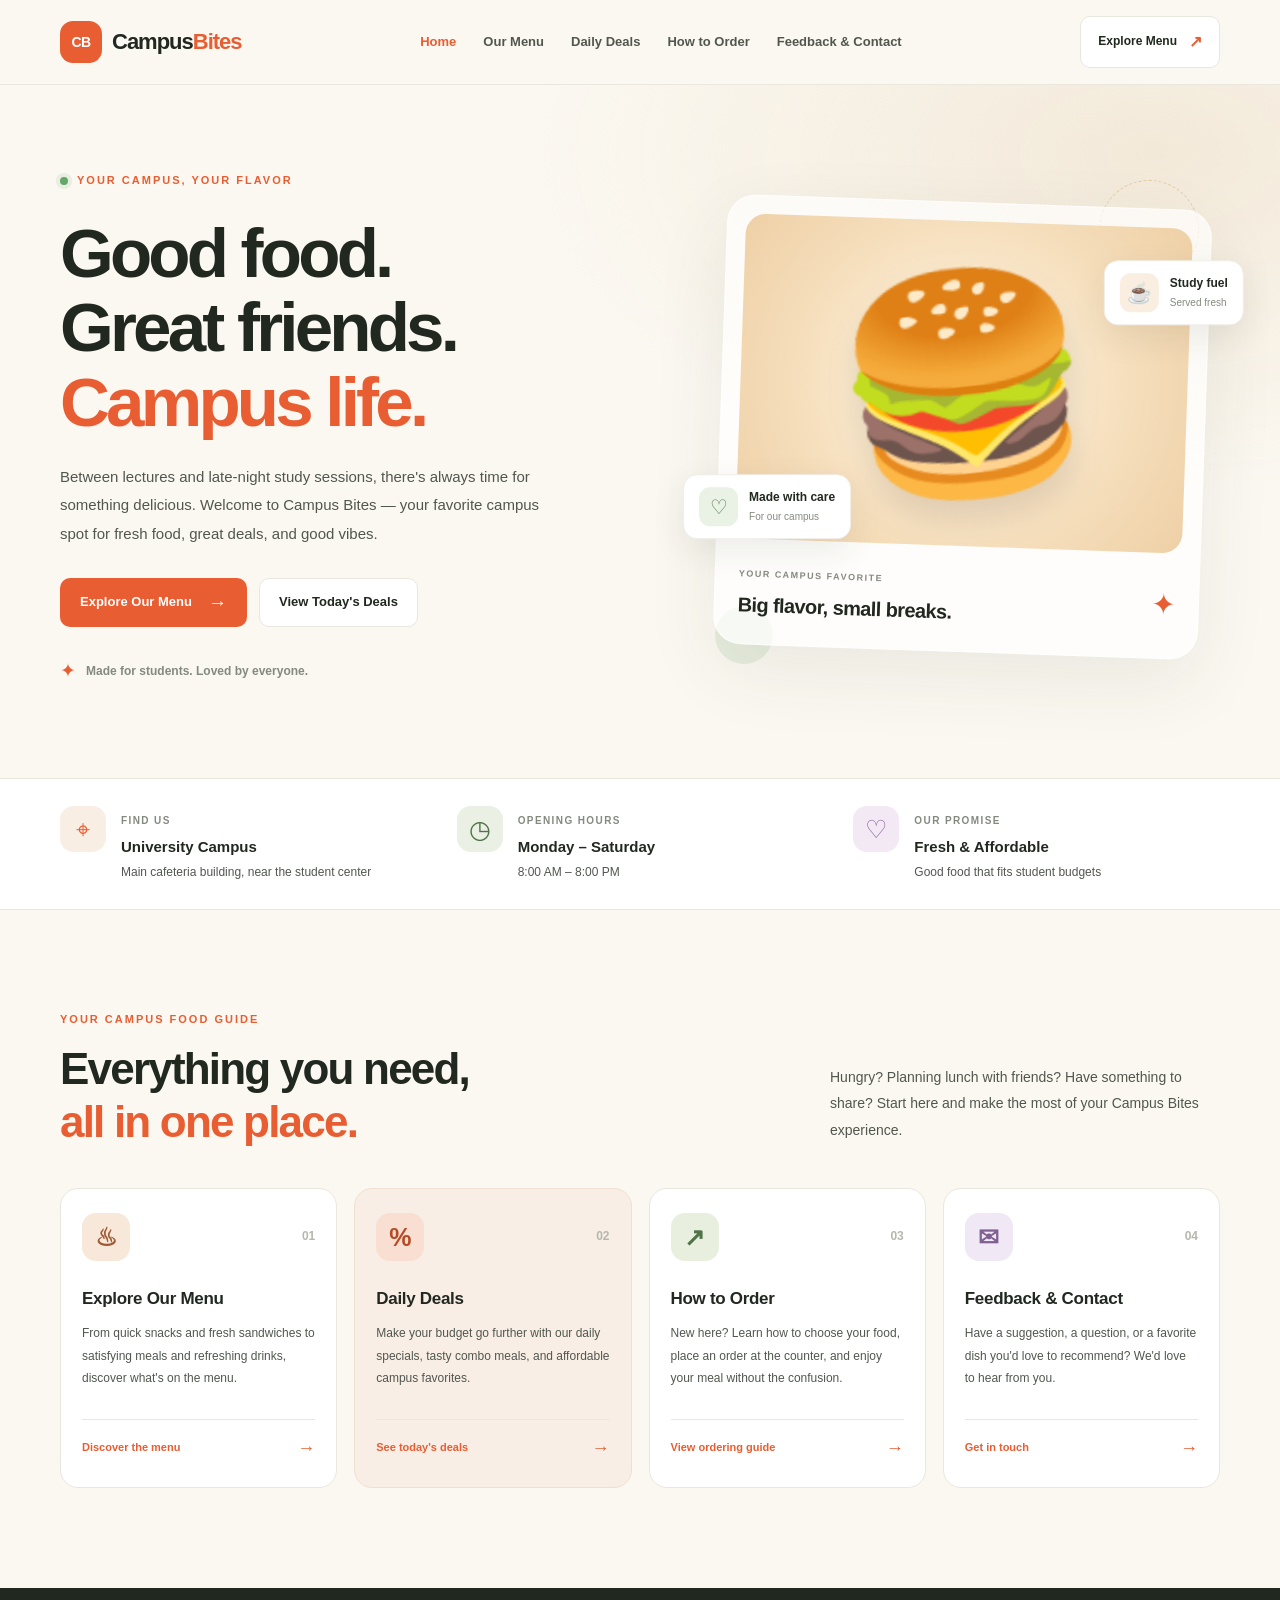
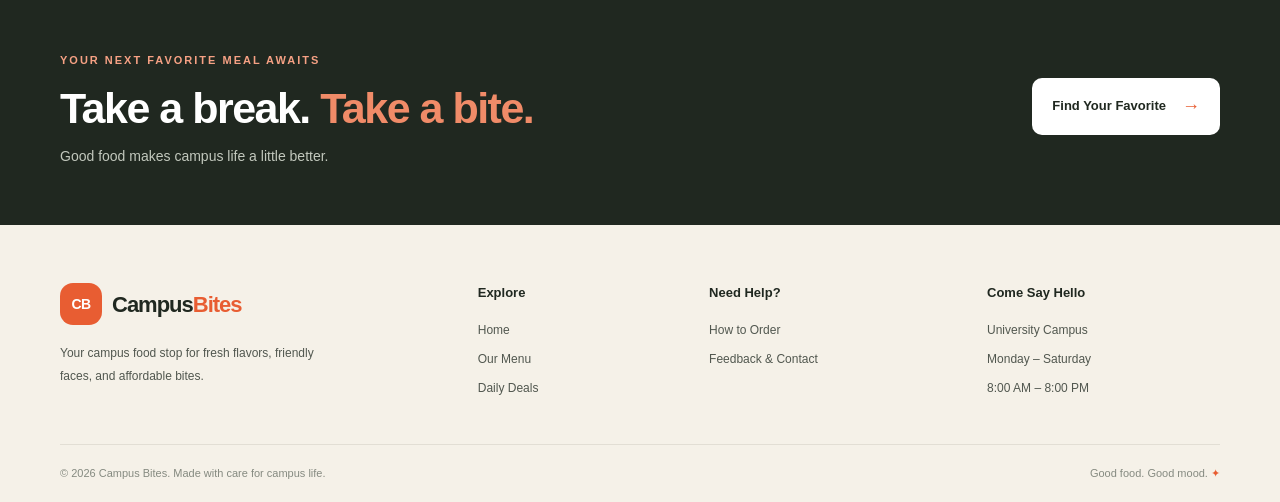
==== commit 69ff1359: "Merge 4599cdf7065635f92e366662c949a178b87fab0e into 3fc24456606e2bc25c64462aa97a3201c2333838" ====
--- a/src/index.html
+++ b/src/index.html
@@ -6,7 +6,7 @@
     <meta name="viewport" content="width=device-width, initial-scale=1.0">
     <meta name="description" content="Welcome to Campus Bites, your favorite university cafeteria. Explore our menu, daily deals, ordering guide, and contact information.">
     <title>Campus Bites | Your Campus, Your Flavor</title>
-    <link rel="stylesheet" href="../styles/style.css">
+    <link rel="stylesheet" href="/styles/style.css">
 </head>
 <body>
 
--- a/styles/style.css
+++ b/styles/style.css
@@ -1,2698 +1,1140 @@
+
 /* =========================================
    CAMPUS BITES - SHARED STYLESHEET
    ========================================= */
 
 /* 1. Reset and Global Styles */
 
-
-
 :root {
-
     --primary: #e85d32;
-
     --primary-dark: #c94620;
-
     --dark: #202820;
-
     --text: #51574f;
-
     --muted: #858a80;
-
     --cream: #fbf8f1;
-
     --white: #ffffff;
-
     --green: #e8eee0;
-
     --border: #e9e7de;
-
     --radius: 18px;
-
     --container: 1160px;
-
-}
-
-
+}
 
 * {
-
     margin: 0;
-
     padding: 0;
-
     box-sizing: border-box;
-
-}
-
-
+}
 
 html {
-
     scroll-behavior: smooth;
-
-}
-
-
+}
 
 body {
-
     font-family: "Segoe UI", Arial, sans-serif;
-
     background: var(--cream);
-
     color: var(--dark);
-
     line-height: 1.6;
-
     -webkit-font-smoothing: antialiased;
-
-}
-
-
+}
 
 a {
-
     color: inherit;
-
     text-decoration: none;
-
-}
-
-
+}
 
 ul {
-
     list-style: none;
-
-}
-
-
+}
 
 button,
-
 a {
-
     -webkit-tap-highlight-color: transparent;
-
-}
-
-
+}
 
 a:focus-visible {
-
     outline: 3px solid var(--primary);
-
     outline-offset: 4px;
-
-}
-
-
+}
 
 .container {
-
     width: min(var(--container), calc(100% - 48px));
-
     margin-inline: auto;
-
-}
-
-
+}
 
 .logo {
-
     display: inline-flex;
-
-    align-items: center;
-
+    align-items: center;
     gap: 10px;
-
     font-size: 22px;
-
     font-weight: 800;
-
     letter-spacing: -1px;
-
     white-space: nowrap;
-
-}
-
-
+}
 
 .logo-icon {
-
     display: grid;
-
     place-items: center;
-
     width: 42px;
-
     height: 42px;
-
     background: var(--primary);
-
     color: var(--white);
-
     border-radius: 13px;
-
     font-size: 14px;
-
     letter-spacing: -0.5px;
-
-}
-
-
+}
 
 .logo-accent {
-
-    color: var(--primary);
-
-}
-
-
+    color: var(--primary);
+}
 
 .eyebrow {
-
     display: inline-flex;
-
-    align-items: center;
-
+    align-items: center;
     gap: 9px;
-
-    color: var(--primary);
-
+    color: var(--primary);
     font-size: 11px;
-
     font-weight: 800;
-
     letter-spacing: 2px;
-
-}
-
-
+}
 
 .status-dot {
-
     width: 8px;
-
     height: 8px;
-
     background: #65a66b;
-
     border-radius: 50%;
-
     box-shadow: 0 0 0 4px #65a66b20;
-
-}
-
-
+}
 
 /* 2. Header and Navigation */
 
-
-
 .site-header {
-
     position: relative;
-
     z-index: 5;
-
     background: var(--cream);
-
     border-bottom: 1px solid var(--border);
-
-}
-
-
+}
 
 .navbar {
-
     min-height: 84px;
-
-    display: flex;
-
-    align-items: center;
-
+    display: flex;
+    align-items: center;
     justify-content: space-between;
-
     gap: 24px;
-
-}
-
-
+}
 
 .nav-links {
-
-    display: flex;
-
-    align-items: center;
-
+    display: flex;
+    align-items: center;
     justify-content: center;
-
     gap: 27px;
-
-}
-
-
+}
 
 .nav-links a {
-
     display: inline-block;
-
     padding: 10px 0;
-
     color: var(--text);
-
     font-size: 13px;
-
     font-weight: 600;
-
     transition: color 0.2s ease;
-
-}
-
-
+}
 
 .nav-links a:hover,
-
 .nav-links a.active {
-
-    color: var(--primary);
-
-}
-
-
+    color: var(--primary);
+}
 
 .nav-cta {
-
     display: inline-flex;
-
-    align-items: center;
-
+    align-items: center;
     gap: 12px;
-
     padding: 12px 17px;
-
     border: 1px solid var(--border);
-
     border-radius: 10px;
-
     background: var(--white);
-
     font-size: 12px;
-
     font-weight: 700;
-
     white-space: nowrap;
-
     transition: 0.2s ease;
-
-}
-
-
+}
 
 .nav-cta span {
-
-    color: var(--primary);
-
+    color: var(--primary);
     font-size: 16px;
-
-}
-
-
+}
 
 .nav-cta:hover {
-
     border-color: var(--primary);
-
     transform: translateY(-2px);
-
-}
-
-
+}
 
 /* 3. Hero Section */
 
-
-
 .hero {
-
     overflow: hidden;
-
     padding: 82px 0 92px;
-
     background:
-
         radial-gradient(ellipse at 90% 10%, #f3e9d9 0, transparent 38%),
-
         var(--cream);
-
-}
-
-
+}
 
 .hero-grid {
-
     display: grid;
-
     grid-template-columns: 1.05fr 0.95fr;
-
-    align-items: center;
-
+    align-items: center;
     gap: 75px;
-
-}
-
-
+}
 
 .hero-content h1 {
-
     margin-top: 23px;
-
     font-size: clamp(48px, 5.4vw, 72px);
-
     font-weight: 850;
-
     line-height: 1.08;
-
     letter-spacing: -3.8px;
-
-}
-
-
+}
 
 .hero-content h1 span {
-
-    color: var(--primary);
-
-}
-
-
+    color: var(--primary);
+}
 
 .hero-description {
-
     max-width: 480px;
-
     margin-top: 23px;
-
     color: var(--text);
-
     font-size: 15px;
-
     line-height: 1.9;
-
-}
-
-
+}
 
 .hero-actions {
-
-    display: flex;
-
+    display: flex;
     flex-wrap: wrap;
-
     gap: 12px;
-
     margin-top: 30px;
-
-}
-
-
+}
 
 .btn {
-
     min-height: 49px;
-
     display: inline-flex;
-
-    align-items: center;
-
+    align-items: center;
     justify-content: center;
-
     gap: 16px;
-
     padding: 13px 19px;
-
     border: 1px solid transparent;
-
     border-radius: 10px;
-
     font-size: 13px;
-
     font-weight: 700;
-
     transition:
-
         background 0.2s ease,
-
         color 0.2s ease,
-
         transform 0.2s ease;
-
-}
-
-
+}
 
 .btn:hover {
-
     transform: translateY(-3px);
-
-}
-
-
+}
 
 .btn-primary {
-
     color: var(--white);
-
     background: var(--primary);
-
-}
-
-
+}
 
 .btn-primary:hover {
-
     background: var(--primary-dark);
-
-}
-
-
+}
 
 .btn-primary span {
-
     font-size: 19px;
-
     line-height: 1;
-
-}
-
-
+}
 
 .btn-secondary {
-
     color: var(--dark);
-
     border-color: var(--border);
-
     background: var(--white);
-
-}
-
-
+}
 
 .btn-secondary:hover {
-
     border-color: var(--primary);
-
-    color: var(--primary);
-
-}
-
-
+    color: var(--primary);
+}
 
 .hero-note {
-
-    display: flex;
-
-    align-items: center;
-
+    display: flex;
+    align-items: center;
     gap: 10px;
-
     margin-top: 29px;
-
-}
-
-
+}
 
 .note-icon {
-
-    color: var(--primary);
-
+    color: var(--primary);
     font-size: 19px;
-
-}
-
-
+}
 
 .hero-note p {
-
     color: var(--muted);
-
     font-size: 12px;
-
     font-weight: 600;
-
-}
-
-
+}
 
 /* 4. Hero Food Visual */
 
-
-
 .hero-visual {
-
     position: relative;
-
     min-width: 0;
-
     padding: 22px 15px;
-
-}
-
-
+}
 
 .visual-card {
-
     position: relative;
-
     z-index: 1;
-
     overflow: visible;
-
     padding: 18px;
-
     border: 1px solid #ffffffb0;
-
     border-radius: 28px;
-
     background: #ffffffad;
-
     box-shadow: 0 25px 75px #343a2415;
-
     transform: rotate(2deg);
-
-}
-
-
+}
 
 .food-illustration {
-
     min-height: 325px;
-
     display: grid;
-
     place-items: center;
-
     overflow: hidden;
-
     border-radius: 20px;
-
     background:
-
         radial-gradient(circle at 50% 50%, #fff8e8 0, #f6dfbd 58%, #eed0a6 100%);
-
-}
-
-
+}
 
 .food-emoji {
-
     display: block;
-
     font-size: clamp(140px, 17vw, 210px);
-
     line-height: 1.2;
-
     filter: drop-shadow(0 20px 15px #543b3025);
-
     transform: rotate(-8deg);
-
     transition: transform 0.3s ease;
-
-}
-
-
+}
 
 .visual-card:hover .food-emoji {
-
     transform: rotate(0deg) scale(1.06);
-
-}
-
-
+}
 
 .visual-caption {
-
-    display: flex;
-
-    align-items: center;
-
+    display: flex;
+    align-items: center;
     justify-content: space-between;
-
     gap: 12px;
-
     padding: 20px 5px 5px;
-
-}
-
-
+}
 
 .caption-label {
-
     color: var(--muted);
-
     font-size: 9px;
-
     font-weight: 800;
-
     letter-spacing: 1.5px;
-
-}
-
-
+}
 
 .visual-caption h2 {
-
     margin-top: 4px;
-
     font-size: 20px;
-
     letter-spacing: -0.6px;
-
-}
-
-
+}
 
 .caption-star {
-
-    color: var(--primary);
-
+    color: var(--primary);
     font-size: 29px;
-
-}
-
-
+}
 
 .floating-badge {
-
     position: absolute;
-
     z-index: 2;
-
-    display: flex;
-
-    align-items: center;
-
+    display: flex;
+    align-items: center;
     gap: 11px;
-
     padding: 12px 15px;
-
     border: 1px solid #f0eee7;
-
     border-radius: 14px;
-
     background: var(--white);
-
     box-shadow: 0 12px 35px #282c2415;
-
     transform: rotate(-2deg);
-
-}
-
-
+}
 
 .floating-badge > span {
-
     display: grid;
-
     place-items: center;
-
     width: 39px;
-
     height: 39px;
-
     border-radius: 11px;
-
     background: #f9eee0;
-
     font-size: 20px;
-
-}
-
-
+}
 
 .floating-badge strong,
-
 .floating-badge small {
-
     display: block;
-
-}
-
-
+}
 
 .floating-badge strong {
-
     font-size: 12px;
-
-}
-
-
+}
 
 .floating-badge small {
-
     margin-top: 2px;
-
     color: var(--muted);
-
     font-size: 10px;
-
-}
-
-
+}
 
 .badge-top {
-
     top: 50px;
-
     right: -35px;
-
-}
-
-
+}
 
 .badge-bottom {
-
     bottom: 105px;
-
     left: -35px;
-
-}
-
-
+}
 
 .badge-bottom > span {
-
     background: #eaf1e5;
-
     color: #537e4d;
-
-}
-
-
+}
 
 .decor {
-
     position: absolute;
-
     border-radius: 50%;
-
-}
-
-
+}
 
 .decor-one {
-
     top: 0;
-
     right: 4%;
-
     width: 100px;
-
     height: 100px;
-
     border: 1px dashed #e3c9a5;
-
-}
-
-
+}
 
 .decor-two {
-
     bottom: 2%;
-
     left: 2%;
-
     width: 58px;
-
     height: 58px;
-
     background: #e7eddd;
-
-}
-
-
+}
 
 /* 5. Quick Information Strip */
 
-
-
 .quick-info {
-
     padding: 27px 0;
-
     border-top: 1px solid var(--border);
-
     border-bottom: 1px solid var(--border);
-
     background: var(--white);
-
-}
-
-
+}
 
 .info-grid {
-
     display: grid;
-
     grid-template-columns: repeat(3, 1fr);
-
     gap: 30px;
-
-}
-
-
+}
 
 .info-item {
-
-    display: flex;
-
+    display: flex;
     align-items: flex-start;
-
     gap: 15px;
-
-}
-
-
+}
 
 .info-icon {
-
     flex-shrink: 0;
-
     display: grid;
-
     place-items: center;
-
     width: 46px;
-
     height: 46px;
-
     border-radius: 14px;
-
     background: #f9eee4;
-
-    color: var(--primary);
-
+    color: var(--primary);
     font-size: 25px;
-
-}
-
-
+}
 
 .info-item:nth-child(2) .info-icon {
-
     background: #eaf0e4;
-
     color: #507348;
-
-}
-
-
+}
 
 .info-item:nth-child(3) .info-icon {
-
     background: #f2e9f5;
-
     color: #9166a0;
-
-}
-
-
+}
 
 .info-label {
-
     color: var(--muted);
-
     font-size: 10px;
-
     font-weight: 800;
-
     letter-spacing: 1.4px;
-
-}
-
-
+}
 
 .info-item h3 {
-
     margin-top: 3px;
-
     font-size: 15px;
-
     font-weight: 750;
-
-}
-
-
+}
 
 .info-item p {
-
     margin-top: 3px;
-
     color: var(--text);
-
     font-size: 12px;
-
     line-height: 1.7;
-
-}
-
-
+}
 
 /* 6. Explore Cards Section */
 
-
-
 .explore-section {
-
     padding: 95px 0 100px;
-
-}
-
-
+}
 
 .section-heading {
-
-    display: flex;
-
+    display: flex;
     align-items: flex-end;
-
     justify-content: space-between;
-
     gap: 40px;
-
     margin-bottom: 39px;
-
-}
-
-
+}
 
 .section-heading h2 {
-
     margin-top: 12px;
-
     font-size: clamp(33px, 4vw, 44px);
-
     font-weight: 800;
-
     line-height: 1.2;
-
     letter-spacing: -1.8px;
-
-}
-
-
+}
 
 .section-heading h2 span {
-
-    color: var(--primary);
-
-}
-
-
+    color: var(--primary);
+}
 
 .section-heading > p {
-
     max-width: 390px;
-
     padding-bottom: 5px;
-
     color: var(--text);
-
     font-size: 14px;
-
     line-height: 1.9;
-
-}
-
-
+}
 
 .feature-grid {
-
     display: grid;
-
     grid-template-columns: repeat(4, minmax(0, 1fr));
-
     gap: 17px;
-
-}
-
-
+}
 
 .feature-card {
-
-    display: flex;
-
+    display: flex;
     flex-direction: column;
-
     min-height: 300px;
-
     padding: 24px 21px;
-
     border: 1px solid var(--border);
-
     border-radius: var(--radius);
-
     background: var(--white);
-
     transition:
-
         transform 0.25s ease,
-
         box-shadow 0.25s ease,
-
         border-color 0.25s ease;
-
-}
-
-
+}
 
 .feature-card:hover {
-
     transform: translateY(-6px);
-
     border-color: #edc3b3;
-
     box-shadow: 0 18px 35px #292c2110;
-
-}
-
-
+}
 
 .feature-card.highlighted {
-
     background: #f8eee5;
-
     border-color: #f1dfd1;
-
-}
-
-
+}
 
 .feature-top {
-
-    display: flex;
-
-    align-items: center;
-
+    display: flex;
+    align-items: center;
     justify-content: space-between;
-
     margin-bottom: 24px;
-
-}
-
-
+}
 
 .feature-icon {
-
     display: grid;
-
     place-items: center;
-
     width: 48px;
-
     height: 48px;
-
     border-radius: 14px;
-
     font-size: 25px;
-
     font-weight: 700;
-
-}
-
-
+}
 
 .menu-icon {
-
     color: #a25a36;
-
     background: #f7e8d9;
-
-}
-
-
+}
 
 .deals-icon {
-
     color: #b74a25;
-
     background: #f9dfd1;
-
-}
-
-
+}
 
 .order-icon {
-
     color: #507348;
-
     background: #e8efdf;
-
-}
-
-
+}
 
 .feedback-icon {
-
     color: #806092;
-
     background: #f0e8f4;
-
-}
-
-
+}
 
 .feature-number {
-
     color: #b6b7ae;
-
     font-size: 12px;
-
     font-weight: 700;
-
-}
-
-
+}
 
 .feature-card h3 {
-
     margin-bottom: 10px;
-
     font-size: 17px;
-
     font-weight: 800;
-
     letter-spacing: -0.3px;
-
-}
-
-
+}
 
 .feature-card > p {
-
     margin-bottom: 24px;
-
     color: var(--text);
-
     font-size: 12px;
-
     line-height: 1.9;
-
-}
-
-
+}
 
 .feature-link {
-
     display: inline-flex;
-
-    align-items: center;
-
+    align-items: center;
     justify-content: space-between;
-
     gap: 8px;
-
     margin-top: auto;
-
     padding-top: 14px;
-
     border-top: 1px solid var(--border);
-
-    color: var(--primary);
-
+    color: var(--primary);
     font-size: 11px;
-
     font-weight: 800;
-
-}
-
-
+}
 
 .feature-link span {
-
     font-size: 18px;
-
     transition: transform 0.2s ease;
-
-}
-
-
+}
 
 .feature-link:hover span {
-
     transform: translateX(4px);
-
-}
-
-
+}
 
 /* 7. Bottom Call to Action */
 
-
-
 .cta-section {
-
     padding: 58px 0;
-
     background: var(--dark);
-
     color: var(--white);
-
-}
-
-
+}
 
 .cta-content {
-
-    display: flex;
-
-    align-items: center;
-
+    display: flex;
+    align-items: center;
     justify-content: space-between;
-
     gap: 35px;
-
-}
-
-
+}
 
 .cta-section .eyebrow {
-
     color: #f6a184;
-
-}
-
-
+}
 
 .cta-section h2 {
-
     margin-top: 12px;
-
     font-size: clamp(30px, 4vw, 43px);
-
     line-height: 1.2;
-
     letter-spacing: -1.5px;
-
-}
-
-
+}
 
 .cta-section h2 span {
-
     color: #f08b68;
-
-}
-
-
+}
 
 .cta-section p {
-
     margin-top: 10px;
-
     color: #c2c8bd;
-
     font-size: 14px;
-
-}
-
-
+}
 
 .btn-light {
-
     flex-shrink: 0;
-
     background: var(--white);
-
     color: var(--dark);
-
-}
-
-
+}
 
 .btn-light:hover {
-
     background: #f8dfd3;
-
-}
-
-
+}
 
 .btn-light span {
-
-    color: var(--primary);
-
+    color: var(--primary);
     font-size: 18px;
-
-}
-
-
+}
 
 /* 8. Footer */
 
-
-
 .site-footer {
-
     background: #f5f1e8;
-
-}
-
-
+}
 
 .footer-main {
-
     display: grid;
-
     grid-template-columns: 1.6fr 0.8fr 1fr 1fr;
-
     gap: 45px;
-
     padding-top: 58px;
-
     padding-bottom: 45px;
-
-}
-
-
+}
 
 .footer-brand > p {
-
     max-width: 260px;
-
     margin-top: 17px;
-
     color: var(--text);
-
     font-size: 12px;
-
     line-height: 1.9;
-
-}
-
-
+}
 
 .footer-links,
-
 .footer-hours {
-
-    display: flex;
-
+    display: flex;
     flex-direction: column;
-
     align-items: flex-start;
-
     gap: 10px;
-
-}
-
-
+}
 
 .footer-links h3,
-
 .footer-hours h3 {
-
     margin-bottom: 7px;
-
     font-size: 13px;
-
     font-weight: 800;
-
-}
-
-
+}
 
 .footer-links a,
-
 .footer-hours p {
-
     color: var(--text);
-
     font-size: 12px;
-
     transition: color 0.2s ease;
-
-}
-
-
+}
 
 .footer-links a:hover {
-
-    color: var(--primary);
-
-}
-
-
+    color: var(--primary);
+}
 
 .footer-bottom {
-
-    display: flex;
-
-    align-items: center;
-
+    display: flex;
+    align-items: center;
     justify-content: space-between;
-
     gap: 20px;
-
     padding-top: 20px;
-
     padding-bottom: 20px;
-
     border-top: 1px solid #e2ded4;
-
-}
-
-
+}
 
 .footer-bottom p {
-
     color: var(--muted);
-
     font-size: 11px;
-
-}
-
-
+}
 
 .footer-bottom p span {
-
-    color: var(--primary);
-
-}
-
-
+    color: var(--primary);
+}
 
 /* 9. Responsive Design */
 
-
-
 @media (max-width: 1100px) {
-
     .navbar {
-
         flex-wrap: wrap;
-
         padding-top: 15px;
-
         padding-bottom: 15px;
-
-    }
-
-
+    }
 
     .nav-links {
-
         gap: 17px;
-
-    }
-
-
+    }
 
     .nav-links a {
-
         font-size: 12px;
-
-    }
-
-
+    }
 
     .hero-grid {
-
         gap: 40px;
-
-    }
-
-
+    }
 
     .feature-grid {
-
         grid-template-columns: repeat(2, minmax(0, 1fr));
-
-    }
-
-
+    }
 
     .feature-card {
-
         min-height: 270px;
-
-    }
-
-}
-
-
+    }
+}
 
 @media (max-width: 760px) {
-
     .container {
-
         width: min(100% - 32px, var(--container));
-
-    }
-
-
+    }
 
     .navbar {
-
         justify-content: space-between;
-
         gap: 15px;
-
-    }
-
-
+    }
 
     .navbar nav {
-
         order: 3;
-
         width: 100%;
-
         overflow-x: auto;
-
         scrollbar-width: thin;
-
-    }
-
-
+    }
 
     .nav-links {
-
         justify-content: flex-start;
-
         gap: 22px;
-
         width: max-content;
-
-    }
-
-
+    }
 
     .nav-links a {
-
         white-space: nowrap;
-
-    }
-
-
+    }
 
     .nav-cta {
-
         padding: 10px 12px;
-
         font-size: 11px;
-
-    }
-
-
+    }
 
     .hero {
-
         padding: 55px 0 65px;
-
-    }
-
-
+    }
 
     .hero-grid {
-
         grid-template-columns: 1fr;
-
         gap: 38px;
-
-    }
-
-
+    }
 
     .hero-content h1 {
-
         font-size: clamp(47px, 10vw, 65px);
-
         letter-spacing: -2.8px;
-
-    }
-
-
+    }
 
     .hero-description {
-
         font-size: 14px;
-
-    }
-
-
+    }
 
     .hero-visual {
-
         width: min(100%, 480px);
-
         margin-inline: auto;
-
-    }
-
-
+    }
 
     .food-illustration {
-
         min-height: 270px;
-
-    }
-
-
+    }
 
     .food-emoji {
-
         font-size: 165px;
-
-    }
-
-
+    }
 
     .badge-top {
-
         right: -8px;
-
-    }
-
-
+    }
 
     .badge-bottom {
-
         left: -8px;
-
-    }
-
-
+    }
 
     .info-grid {
-
         grid-template-columns: 1fr;
-
         gap: 25px;
-
-    }
-
-
+    }
 
     .explore-section {
-
         padding: 65px 0;
-
-    }
-
-
+    }
 
     .section-heading {
-
         align-items: flex-start;
-
         flex-direction: column;
-
         gap: 15px;
-
-    }
-
-
+    }
 
     .section-heading > p {
-
         max-width: 520px;
-
-    }
-
-
+    }
 
     .cta-content {
-
         align-items: flex-start;
-
         flex-direction: column;
-
-    }
-
-
+    }
 
     .footer-main {
-
         grid-template-columns: repeat(2, minmax(0, 1fr));
-
         gap: 35px 25px;
-
-    }
-
-}
-
-
+    }
+}
 
 @media (max-width: 460px) {
-
     .logo {
-
         gap: 7px;
-
         font-size: 19px;
-
-    }
-
-
+    }
 
     .logo-icon {
-
         width: 36px;
-
         height: 36px;
-
         border-radius: 10px;
-
-    }
-
-
+    }
 
     .nav-cta {
-
         gap: 6px;
-
         padding: 9px;
-
-    }
-
-
+    }
 
     .hero-content h1 {
-
         font-size: 46px;
-
-    }
-
-
+    }
 
     .hero-actions {
-
         align-items: stretch;
-
         flex-direction: column;
-
-    }
-
-
+    }
 
     .btn {
-
         width: 100%;
-
-    }
-
-
+    }
 
     .hero-visual {
-
         padding: 20px 6px;
-
-    }
-
-
+    }
 
     .food-illustration {
-
         min-height: 225px;
-
-    }
-
-
+    }
 
     .food-emoji {
-
         font-size: 135px;
-
-    }
-
-
+    }
 
     .visual-caption h2 {
-
         font-size: 17px;
-
-    }
-
-
+    }
 
     .floating-badge {
-
         gap: 8px;
-
         padding: 9px 10px;
-
-    }
-
-
+    }
 
     .floating-badge > span {
-
         width: 32px;
-
         height: 32px;
-
         font-size: 17px;
-
-    }
-
-
+    }
 
     .badge-top {
-
         top: 38px;
-
         right: -2px;
-
-    }
-
-
+    }
 
     .badge-bottom {
-
         bottom: 94px;
-
         left: -2px;
-
-    }
-
-
+    }
 
     .feature-grid {
-
         grid-template-columns: 1fr;
-
-    }
-
-
+    }
 
     .feature-card {
-
         min-height: 255px;
-
         padding: 23px;
-
-    }
-
-
+    }
 
     .footer-main {
-
-        grid-template-columns: 1fr;
-
-        gap: 30px;
-
-    }
-    .footer-bottom {
-
-        align-items: flex-start;
-
-        flex-direction: column;
-
-        gap: 8px;
-
-    }
-
-}
-
-
-
-/* 10. Reduced Motion Accessibility */
-
-
-
-@media (prefers-reduced-motion: reduce) {
-
-    *,
-
-    *::before,
-
-    *::after {
-
-        scroll-behavior: auto !important;
-
-        animation-duration: 0.01ms !important;
-
-        animation-iteration-count: 1 !important;
-
-        transition-duration: 0.01ms !important;
-
-    }
-}
-
-/* =========================================
-   HOW TO ORDER PAGE - CAMPUS BITES
-   ========================================= */
-
-.order-hero {
-
-    padding: 80px 20px;
-
-    text-align: center;
-
-    color: #ffffff;
-
-    background: linear-gradient(135deg, #153e35, #26765b);
-
-}
-
-
-
-.order-hero .container {
-
-    max-width: 850px;
-
-    margin: 0 auto;
-
-}
-
-
-
-.order-hero h1 {
-
-    margin: 16px 0;
-
-    font-size: clamp(2rem, 5vw, 3.4rem);
-
-    line-height: 1.2;
-
-}
-
-
-
-.order-hero p {
-
-    max-width: 650px;
-
-    margin: 0 auto 28px;
-
-    color: #e4f3eb;
-
-    font-size: 1.05rem;
-
-    line-height: 1.8;
-
-}
-
-
-
-.section-tag {
-
-    display: inline-block;
-
-    margin-bottom: 10px;
-
-    color: #e6a23c;
-
-    font-size: 0.82rem;
-
-    font-weight: 700;
-
-    letter-spacing: 1.5px;
-
-    text-transform: uppercase;
-
-}
-
-
-
-.order-hero .section-tag {
-
-    color: #ffdc98;
-
-}
-
-
-
-.section-padding {
-
-    padding: 70px 20px;
-
-}
-
-
-
-.section-padding .container,
-
-.peak-layout,
-
-.order-cta .container {
-
-    width: 100%;
-
-    max-width: 1100px;
-
-    margin: 0 auto;
-
-}
-
-
-
-.section-heading {
-
-    max-width: 700px;
-
-    margin: 0 auto 40px;
-
-    text-align: center;
-
-}
-
-
-
-.section-heading h2,
-
-.peak-content h2 {
-
-    margin: 8px 0 14px;
-
-    color: #20352d;
-
-    font-size: clamp(1.7rem, 4vw, 2.4rem);
-
-}
-
-
-
-.section-heading p,
-
-.peak-content > p {
-
-    color: #64736b;
-
-    line-height: 1.8;
-
-}
-
-
-
-/* Buttons */
-
-
-
-.btn-primary,
-
-.btn-secondary {
-
-    display: inline-block;
-
-    margin: 6px 5px;
-
-    padding: 13px 24px;
-
-    border: 2px solid transparent;
-
-    border-radius: 8px;
-
-    font-weight: 700;
-
-    text-decoration: none;
-
-    transition: background-color 0.2s ease,
-
-                transform 0.2s ease;
-
-}
-
-
-
-.btn-primary {
-
-    color: #ffffff;
-
-    background-color: #e89b32;
-
-}
-
-
-
-.btn-primary:hover {
-
-    background-color: #cf8120;
-
-    transform: translateY(-2px);
-
-}
-
-
-
-.btn-secondary {
-
-    color: #ffffff;
-
-    border-color: #ffffff;
-
-    background: transparent;
-
-}
-
-
-
-.btn-secondary:hover {
-
-    color: #20352d;
-
-    background-color: #ffffff;
-
-}
-
-
-
-/* Four ordering steps */
-
-
-
-.order-steps {
-
-    display: grid;
-
-    grid-template-columns: repeat(4, minmax(0, 1fr));
-
-    gap: 22px;
-
-}
-
-
-
-.order-card {
-
-    position: relative;
-
-    padding: 28px 22px;
-
-    border: 1px solid #e3eae5;
-
-    border-radius: 14px;
-
-    background-color: #ffffff;
-
-    box-shadow: 0 5px 18px rgba(25, 55, 40, 0.06);
-
-    transition: transform 0.2s ease,
-
-                box-shadow 0.2s ease;
-
-}
-
-
-
-.order-card:hover {
-
-    transform: translateY(-5px);
-
-    box-shadow: 0 10px 25px rgba(25, 55, 40, 0.12);
-
-}
-
-
-
-.step-number {
-
-    position: absolute;
-
-    top: 16px;
-
-    right: 18px;
-
-    color: #d7e5dc;
-
-    font-size: 1.5rem;
-
-    font-weight: 800;
-
-}
-
-
-
-.step-icon {
-
-    display: flex;
-
-    width: 58px;
-
-    height: 58px;
-
-    align-items: center;
-
-    justify-content: center;
-
-    margin-bottom: 20px;
-
-    border-radius: 12px;
-
-    background-color: #edf7ef;
-
-    font-size: 1.8rem;
-
-}
-
-
-
-.order-card h3,
-
-.guideline-card h3 {
-
-    margin: 0 0 12px;
-
-    color: #244536;
-
-    font-size: 1.12rem;
-
-}
-
-
-
-.order-card p,
-
-.guideline-card p {
-
-    margin: 0;
-
-    color: #64736b;
-
-    font-size: 0.95rem;
-
-    line-height: 1.8;
-
-}
-
-
-
-/* Peak hours section */
-
-
-
-.peak-section {
-
-    background-color: #f3f7f2;
-
-}
-
-
-
-.peak-layout {
-
-    display: grid;
-
-    grid-template-columns: 1.5fr 1fr;
-
-    align-items: center;
-
-    gap: 50px;
-
-}
-
-
-
-.guideline-list {
-
-    display: grid;
-
-    gap: 14px;
-
-    margin: 25px 0 0;
-
-    padding: 0;
-
-    list-style: none;
-
-}
-
-
-
-.guideline-list li {
-
-    position: relative;
-
-    padding-left: 30px;
-
-    color: #42584b;
-
-    line-height: 1.7;
-
-}
-
-
-
-.guideline-list li::before {
-
-    position: absolute;
-
-    left: 0;
-
-    color: #278451;
-
-    content: "✓";
-
-    font-weight: 800;
-
-}
-
-
-
-.peak-card {
-
-    padding: 35px;
-
-    border: 1px solid #e0e9df;
-
-    border-radius: 16px;
-
-    background-color: #ffffff;
-
-    box-shadow: 0 8px 25px rgba(25, 55, 40, 0.07);
-
-}
-
-
-
-.peak-icon {
-
-    margin-bottom: 14px;
-
-    font-size: 2.5rem;
-
-}
-
-
-
-.peak-card h3 {
-
-    margin: 0 0 12px;
-
-    color: #244536;
-
-    font-size: 1.4rem;
-
-}
-
-
-
-.peak-card p {
-
-    color: #64736b;
-
-    line-height: 1.8;
-
-}
-
-
-
-.peak-card .peak-time {
-
-    color: #c47b1c;
-
-    font-size: 1.35rem;
-
-    font-weight: 800;
-
-}
-
-
-
-.text-link {
-
-    display: inline-block;
-
-    margin-top: 10px;
-
-    color: #247448;
-
-    font-weight: 700;
-
-    text-decoration: none;
-
-}
-
-
-
-.text-link:hover {
-
-    text-decoration: underline;
-
-}
-
-
-
-/* Pickup guidelines */
-
-
-
-.guidelines-grid {
-
-    display: grid;
-
-    grid-template-columns: repeat(4, minmax(0, 1fr));
-
-    gap: 22px;
-
-}
-
-
-
-.guideline-card {
-
-    padding: 25px 22px;
-
-    border-radius: 12px;
-
-    background-color: #f5f8f4;
-
-    border-bottom: 3px solid #39875b;
-
-}
-
-
-
-.guideline-icon {
-
-    display: inline-block;
-
-    margin-bottom: 15px;
-
-    font-size: 2rem;
-
-}
-
-
-
-/* Final call to action */
-
-
-
-.order-cta {
-
-    padding: 65px 20px;
-
-    color: #ffffff;
-
-    background-color: #244536;
-
-    text-align: center;
-
-}
-
-
-
-.order-cta h2 {
-
-    margin: 0 0 14px;
-
-    font-size: clamp(1.7rem, 4vw, 2.4rem);
-
-}
-
-
-
-.order-cta p {
-
-    margin: 0 auto 25px;
-
-    color: #e1ece5;
-
-    line-height: 1.8;
-
-}
-
-
-
-/* Footer */
-
-
-
-.site-footer {
-
-    padding: 24px 20px;
-
-    color: #e4ece6;
-
-    background-color: #172b22;
-
-}
-
-
-
-.footer-content {
-
-    display: flex;
-
-    max-width: 1100px;
-
-    align-items: center;
-
-    justify-content: space-between;
-
-    gap: 20px;
-
-    margin: 0 auto;
-
-}
-
-
-
-.footer-content p {
-
-    margin: 0;
-
-    font-size: 0.9rem;
-
-    line-height: 1.7;
-
-}
-
-
-
-.footer-links {
-
-    display: flex;
-
-    flex-wrap: wrap;
-
-    gap: 18px;
-
-}
-
-
-
-.footer-links a {
-
-    color: #e4ece6;
-
-    text-decoration: none;
-
-}
-
-
-
-.footer-links a:hover {
-
-    color: #ffca76;
-
-}
-
-
-
-/* Responsive design */
-
-
-
-@media (max-width: 900px) {
-
-    .order-steps,
-
-    .guidelines-grid {
-
-        grid-template-columns: repeat(2, minmax(0, 1fr));
-
-    }
-
-
-
-    .peak-layout {
         grid-template-columns: 1fr;
         gap: 30px;
     }
 
-    .peak-card {
-
-        max-width: 550px;
-
-    }
-
-}
-
-
+    .footer-bottom {
+        align-items: flex-start;
+        flex-direction: column;
+        gap: 8px;
+    }
+}
+
+/* 10. Reduced Motion Accessibility */
+
+@media (prefers-reduced-motion: reduce) {
+    *,
+    *::before,
+    *::after {
+        scroll-behavior: auto !important;
+        animation-duration: 0.01ms !important;
+        animation-iteration-count: 1 !important;
+        transition-duration: 0.01ms !important;
+    }
+}
+/* =========================================
+   11. Feedback & Contact Form
+   (class-based, so nothing here can affect other pages)
+   ========================================= */
+
+.feedback-main {
+    min-height: 70vh;
+    padding: 75px 20px 90px;
+    display: flex;
+    justify-content: center;
+    align-items: flex-start;
+    background:
+        radial-gradient(ellipse at 90% 10%, #f3e9d9 0, transparent 38%),
+        var(--cream);
+}
+
+.feedback-card {
+    width: 100%;
+    max-width: 620px;
+    padding: 40px;
+    border: 1px solid var(--border);
+    border-radius: var(--radius);
+    background: var(--white);
+    box-shadow: 0 18px 45px #292c2110;
+}
+
+.feedback-intro {
+    margin-bottom: 30px;
+    text-align: center;
+}
+
+.feedback-intro h1 {
+    margin-top: 12px;
+    color: var(--dark);
+    font-size: clamp(28px, 4vw, 36px);
+    font-weight: 800;
+    letter-spacing: -1.2px;
+    line-height: 1.2;
+}
+
+.feedback-intro h1 span {
+    color: var(--primary);
+}
+
+.feedback-intro h1::after {
+    content: "";
+    display: block;
+    width: 55px;
+    height: 4px;
+    margin: 14px auto 0;
+    border-radius: 10px;
+    background: var(--primary);
+}
+
+.feedback-intro p {
+    margin-top: 16px;
+    color: var(--text);
+    font-size: 14px;
+    line-height: 1.8;
+}
+
+/* Form fields */
+
+.feedback-form .form-group {
+    margin-bottom: 20px;
+}
+
+.feedback-form label {
+    display: block;
+    margin-bottom: 8px;
+    color: var(--dark);
+    font-size: 13px;
+    font-weight: 700;
+}
+
+.feedback-form input,
+.feedback-form select,
+.feedback-form textarea {
+    width: 100%;
+    padding: 13px 15px;
+    border: 1px solid var(--border);
+    border-radius: 10px;
+    outline: none;
+    background: var(--cream);
+    color: var(--dark);
+    font-family: inherit;
+    font-size: 14px;
+    transition: 0.25s ease;
+}
+
+.feedback-form input,
+.feedback-form select {
+    min-height: 48px;
+}
+
+.feedback-form textarea {
+    min-height: 140px;
+    resize: vertical;
+}
+
+.feedback-form input::placeholder,
+.feedback-form textarea::placeholder {
+    color: var(--muted);
+}
+
+.feedback-form input:focus,
+.feedback-form select:focus,
+.feedback-form textarea:focus {
+    border-color: var(--primary);
+    background: var(--white);
+    box-shadow: 0 0 0 3px #e85d3220;
+}
+
+/* Submit button */
+
+.feedback-form button {
+    width: 100%;
+    min-height: 50px;
+    margin-top: 5px;
+    padding: 13px 20px;
+    border: none;
+    border-radius: 10px;
+    background: var(--primary);
+    color: var(--white);
+    font-family: inherit;
+    font-size: 14px;
+    font-weight: 800;
+    cursor: pointer;
+    transition: 0.25s ease;
+}
+
+.feedback-form button:hover {
+    background: var(--primary-dark);
+    transform: translateY(-3px);
+    box-shadow: 0 8px 20px #e85d3230;
+}
+
+.feedback-form button:active {
+    transform: translateY(0);
+}
+
+.feedback-form button:focus-visible {
+    outline: 3px solid var(--primary);
+    outline-offset: 4px;
+}
+
+/* Responsive */
 
 @media (max-width: 600px) {
-
-    .order-hero {
-
-        padding: 55px 18px;
-
-    }
-
-
-
-    .section-padding {
-
-        padding: 48px 18px;
-
-    }
-
-
-
-    .order-steps,
-
-    .guidelines-grid {
-
-        grid-template-columns: 1fr;
-
-    }
-
-
-
-    .order-card,
-
-    .guideline-card {
-
-        padding: 24px;
-
-    }
-
-
-
-    .peak-card {
-
-        padding: 25px;
-
-    }
-
-
-
-    .order-cta {
-
-        padding: 48px 18px;
-
-    }
-
-
-
-    .footer-content {
-
-        flex-direction: column;
-
-        align-items: flex-start;
-
-    }
-
-
-
-    .btn-primary,
-
-    .btn-secondary {
-
-        margin: 6px 3px;
-    }
-}
+    .feedback-main {
+        padding: 45px 16px 60px;
+    }
+
+    .feedback-card {
+        padding: 28px 20px;
+    }
+}
+
+@media (max-width: 380px) {
+    .feedback-card {
+        padding: 23px 16px;
+    }
+}
